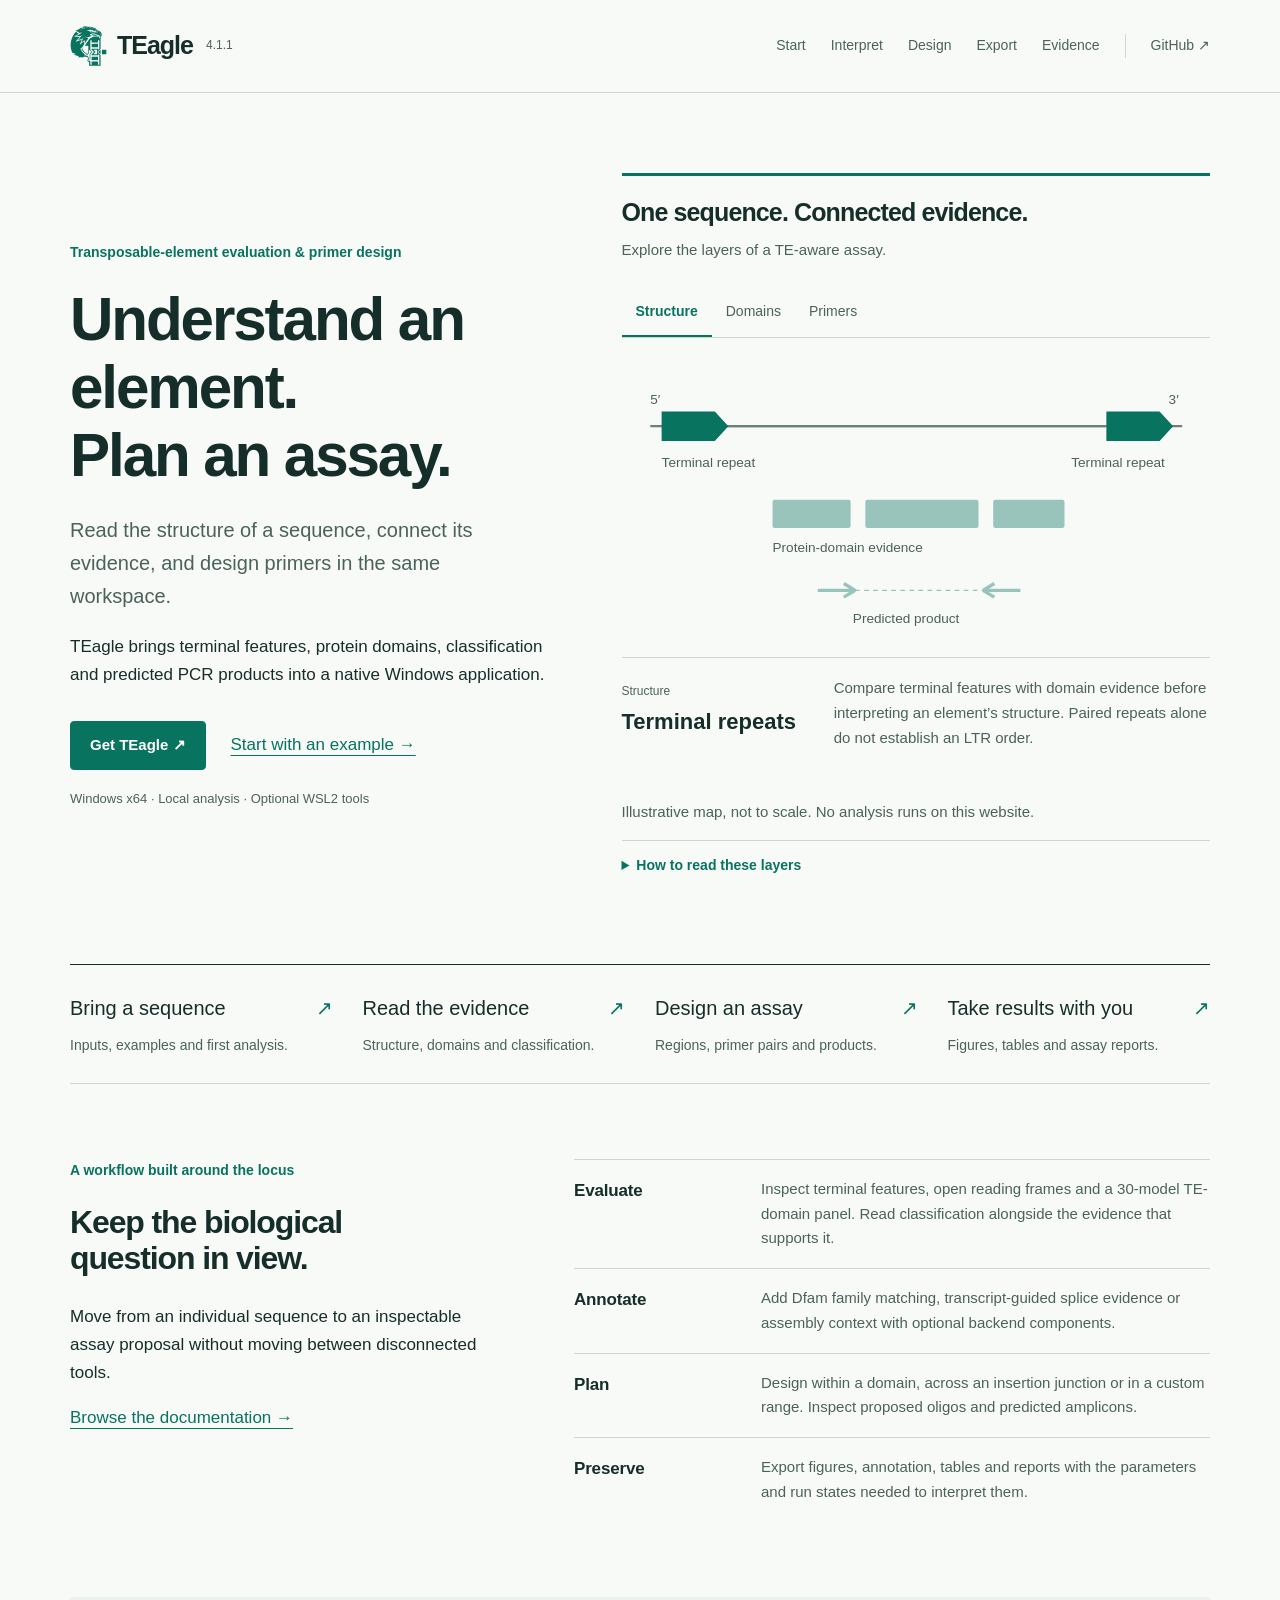
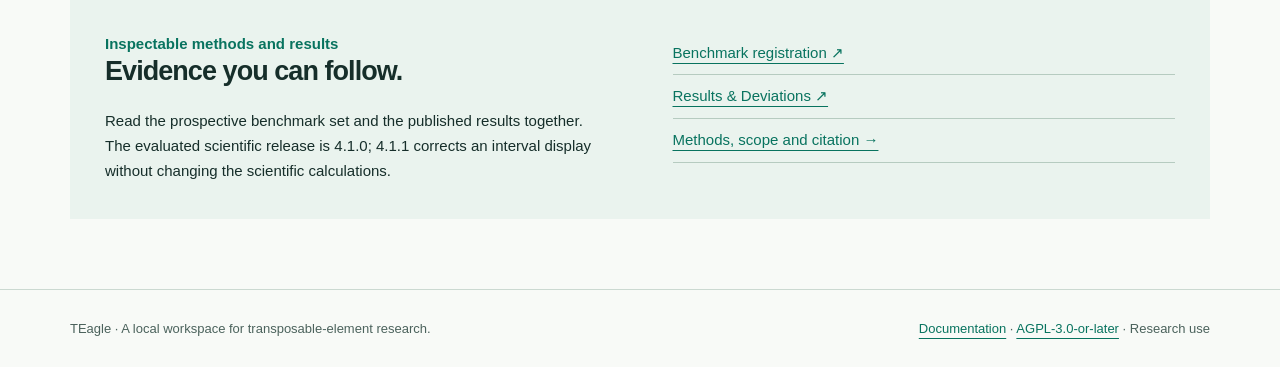
==== docs/site/index.html @ 739bf985 "Publish TEagle documentation website" ====
<!doctype html><html lang="en"><head><meta charset="utf-8"><meta name="viewport" content="width=device-width,initial-scale=1"><title>From sequence evidence to assay design | TEagle</title><meta name="description" content="TEagle documentation: evaluate transposable-element evidence, design primers and inspect predicted products in a local Windows workflow."><link rel="icon" href="assets/teagle-mark.svg" type="image/svg+xml"><link rel="stylesheet" href="style.css"><script src="site.js" defer></script></head><body><a class="skip" href="#main">Skip to content</a><header><div class="shell header-inner"><a class="brand" href="index.html"><img src="assets/teagle-mark.svg" alt="">TEagle<span class="version">4.1.1</span></a><button class="menu" aria-expanded="false" aria-controls="navigation">Menu</button><nav id="navigation" aria-label="Main navigation"><a href="guide.html">Start</a><a href="interpret.html">Interpret</a><a href="primers.html">Design</a><a href="exports.html">Export</a><a href="evidence.html">Evidence</a><a class="source" href="https://github.com/tunabirgun/TEagle">GitHub ↗</a></nav></div></header><main id="main" class="shell">
<section class="intro" aria-labelledby="hero"><div><p class="eyebrow">Transposable-element evaluation &amp; primer design</p><h1 id="hero">Understand an element.<br>Plan an assay.</h1><p class="lead">Read the structure of a sequence, connect its evidence, and design primers in the same workspace.</p><p>TEagle brings terminal features, protein domains, classification and predicted PCR products into a native Windows application.</p><div class="actions"><a class="button" href="https://github.com/tunabirgun/TEagle/releases/tag/v4.1.1">Get TEagle ↗</a><a href="guide.html">Start with an example →</a></div><p class="quiet">Windows x64 · Local analysis · Optional WSL2 tools</p></div>
<div class="explorer"><h2>One sequence. Connected evidence.</h2><p>Explore the layers of a TE-aware assay.</p><div class="tabs" role="tablist" aria-label="Explore evidence layers"><button id="structure-tab" role="tab" aria-selected="true" aria-controls="explorer-panel">Structure</button><button id="domain-tab" role="tab" aria-selected="false" aria-controls="explorer-panel" tabindex="-1">Domains</button><button id="primer-tab" role="tab" aria-selected="false" aria-controls="explorer-panel" tabindex="-1">Primers</button></div>
<div id="explorer-panel" role="tabpanel" aria-labelledby="structure-tab"><div class="diagram"><svg viewBox="0 0 520 250" role="img" aria-labelledby="locus-title locus-desc"><title id="locus-title">Illustrative transposable-element feature map</title><desc id="locus-desc">A schematic sequence with two terminal repeats, internal protein-domain blocks and inward-facing primer arrows. It is explanatory, not a computed result.</desc><path d="M25 55H495" stroke="#6c8179" stroke-width="2"/><text x="25" y="35">5′</text><text x="483" y="35">3′</text><g data-layer="0"><path d="M35 42H82L94 55L82 68H35Z M428 42H475L487 55L475 68H428Z" fill="#08735f"/><text x="35" y="91">Terminal repeat</text><text x="397" y="91">Terminal repeat</text></g><path d="M94 55H428" stroke="#6c8179" stroke-width="2"/><g data-layer="1"><rect x="133" y="120" width="69" height="25" rx="2" fill="#08735f"/><rect x="215" y="120" width="100" height="25" rx="2" fill="#08735f"/><rect x="328" y="120" width="63" height="25" rx="2" fill="#08735f"/><text x="133" y="166">Protein-domain evidence</text></g><g data-layer="2"><path d="M173 200H206M206 200L196 194M206 200L196 206 M352 200H319M319 200L329 194M319 200L329 206" stroke="#08735f" stroke-width="3" fill="none"/><path d="M206 200H319" stroke="#08735f" stroke-dasharray="4 4"/><text x="204" y="229">Predicted product</text></g></svg></div><div class="readout" aria-live="polite"><div><span class="label" id="readout-label">Structure</span><strong id="readout-title">Terminal repeats</strong></div><p id="readout-copy"></p></div></div><p class="quiet">Illustrative map, not to scale. No analysis runs on this website.</p><details><summary>How to read these layers</summary><p>Structure, domains and primer geometry answer different questions. Examine them together, and keep a missing or failed analysis separate from a negative result. Designed primers still need laboratory validation.</p></details></div></section>
<nav class="route-rail" aria-label="Explore TEagle"><a href="guide.html">Bring a sequence <b>↗</b><span>Inputs, examples and first analysis.</span></a><a href="interpret.html">Read the evidence <b>↗</b><span>Structure, domains and classification.</span></a><a href="primers.html">Design an assay <b>↗</b><span>Regions, primer pairs and products.</span></a><a href="exports.html">Take results with you <b>↗</b><span>Figures, tables and assay reports.</span></a></nav>
<section class="overview-section"><div><p class="eyebrow">A workflow built around the locus</p><h2>Keep the biological question in view.</h2><p>Move from an individual sequence to an inspectable assay proposal without moving between disconnected tools.</p><a href="documentation.html">Browse the documentation →</a></div><div><div class="feature-row"><h3>Evaluate</h3><p>Inspect terminal features, open reading frames and a 30-model TE-domain panel. Read classification alongside the evidence that supports it.</p></div><div class="feature-row"><h3>Annotate</h3><p>Add Dfam family matching, transcript-guided splice evidence or assembly context with optional backend components.</p></div><div class="feature-row"><h3>Plan</h3><p>Design within a domain, across an insertion junction or in a custom range. Inspect proposed oligos and predicted amplicons.</p></div><div class="feature-row"><h3>Preserve</h3><p>Export figures, annotation, tables and reports with the parameters and run states needed to interpret them.</p></div></div></section>
<section class="evidence"><div><p class="eyebrow">Inspectable methods and results</p><h2>Evidence you can follow.</h2><p>Read the prospective benchmark set and the published results together. The evaluated scientific release is 4.1.0; 4.1.1 corrects an interval display without changing the scientific calculations.</p></div><div><a href="https://doi.org/10.5281/zenodo.23161178">Benchmark registration ↗</a><a href="https://doi.org/10.5281/zenodo.23778135">Results &amp; Deviations ↗</a><a href="evidence.html">Methods, scope and citation →</a></div></section></main><footer><div class="shell footer-inner"><span>TEagle · A local workspace for transposable-element research.</span><span><a href="documentation.html">Documentation</a> · <a href="https://github.com/tunabirgun/TEagle/blob/v4.1.1/LICENSE">AGPL-3.0-or-later</a> · Research use</span></div></footer></body></html>
---- docs/site/style.css ----
:root{--paper:#f8faf7;--surface:#fff;--ink:#162e2a;--muted:#4b625c;--teal:#08735f;--line:#cbd9d1;--wash:#eaf3ee;--accent:#12b39a}*{box-sizing:border-box}html{scroll-behavior:smooth;scroll-padding-top:100px}body{margin:0;background:var(--paper);color:var(--ink);font:17px/1.65 'Segoe UI',Arial,sans-serif}a{color:var(--teal);text-underline-offset:5px}a:hover{text-decoration-thickness:2px}button,input,select{font:inherit}button,a,input,select,summary{-webkit-tap-highlight-color:transparent}:focus-visible{outline:3px solid var(--teal);outline-offset:5px}button{cursor:pointer}h1,h2,h3,p{margin-top:0}h1,h2,h3{line-height:1.13;font-weight:550;letter-spacing:-.035em}h1{font-size:clamp(40px,4.7vw,65px);margin-bottom:24px}h2{font-size:32px}h3{font-size:22px}p{max-width:70ch}.shell{max-width:1220px;margin:auto;padding:0 40px}.skip{position:absolute;top:-80px;left:20px;background:white;padding:12px;z-index:5}.skip:focus{top:10px}header{border-bottom:1px solid var(--line);background:var(--paper)}.header-inner{display:flex;align-items:center;gap:36px;min-height:92px}.brand{display:flex;gap:10px;align-items:center;text-decoration:none;color:var(--ink);font-size:25px;font-weight:650;letter-spacing:-1px}.brand img{width:37px;height:40px}.version{font-size:12px;font-weight:400;color:var(--muted);letter-spacing:0;margin-left:3px}nav{display:flex;gap:25px;margin-left:auto;align-items:center}nav a{font-size:14px;text-decoration:none;color:var(--muted)}nav a[aria-current=page]{color:var(--teal);text-decoration:underline;text-decoration-thickness:2px}nav .source{border-left:1px solid var(--line);padding-left:25px}.menu{display:none;background:none;border:1px solid var(--line);padding:6px 12px}.intro{display:grid;grid-template-columns:.9fr 1.1fr;gap:70px;align-items:center;padding:80px 0 74px}.eyebrow{color:var(--teal);font-size:14px;margin-bottom:22px;font-weight:600}.intro .lead{font-size:20px;line-height:1.65;max-width:440px;color:var(--muted)}.actions{display:flex;gap:25px;align-items:center;margin-top:32px;flex-wrap:wrap}.button{display:inline-block;padding:11px 19px;background:var(--teal);color:white;border:1px solid var(--teal);border-radius:4px;text-decoration:none;font-size:15px;font-weight:600}.button:hover{background:#075746}.quiet{font-size:13px;color:var(--muted);margin-top:18px}.explorer{border-top:3px solid var(--teal);padding-top:22px;min-width:0}.explorer h2{font-size:25px;margin-bottom:12px}.explorer p{font-size:15px;color:var(--muted)}.tabs{display:flex;gap:0;border-bottom:1px solid var(--line);margin-top:25px}.tabs button{border:0;background:none;padding:12px 14px;font-size:14px;color:var(--muted);border-bottom:2px solid transparent}.tabs button[aria-selected=true]{color:var(--teal);border-bottom-color:var(--teal);font-weight:650}.diagram{padding:26px 0 10px}.diagram svg{display:block;width:100%;height:auto}.diagram text{font-family:'Segoe UI',Arial,sans-serif;fill:var(--muted);font-size:12px}.readout{border-top:1px solid var(--line);padding-top:18px;display:grid;grid-template-columns:1fr 2fr;gap:24px;min-height:125px}.readout strong{display:block;font-size:22px;font-weight:550}.readout p{margin-bottom:0}.readout .label{font-size:12px;color:var(--muted)}details{border-top:1px solid var(--line);padding:13px 0;font-size:14px}summary{cursor:pointer;color:var(--teal);font-weight:600}details p{margin-top:12px}.route-rail{display:grid;grid-template-columns:repeat(4,1fr);border-top:1px solid var(--ink);border-bottom:1px solid var(--line);gap:30px;padding:27px 0}.route-rail a{color:var(--ink);text-decoration:none;font-size:20px}.route-rail span{display:block;font-size:14px;color:var(--muted);margin-top:10px;line-height:1.5}.route-rail b{float:right;color:var(--teal);font-weight:400}.overview-section{display:grid;grid-template-columns:1fr 1.5fr;gap:80px;padding:75px 0}.overview-section h2{max-width:330px}.feature-row{display:grid;grid-template-columns:165px 1fr;border-top:1px solid var(--line);padding:17px 0;gap:22px}.feature-row p{font-size:15px;color:var(--muted);margin:0}.feature-row h3{font-size:17px;letter-spacing:-.01em;line-height:1.6;margin:0}.evidence{padding:35px;background:var(--wash);display:grid;grid-template-columns:1fr 1fr;gap:65px;margin-bottom:70px}.evidence h2{font-size:27px}.evidence p{font-size:15px;margin-bottom:0}.evidence a{display:block;padding:9px 0;border-bottom:1px solid #b6cbc0;font-size:15px}footer{border-top:1px solid var(--line);padding:28px 0;color:var(--muted);font-size:13px}.footer-inner{display:flex;justify-content:space-between;gap:24px}.doc-layout{display:grid;grid-template-columns:210px 1fr;gap:65px;padding-top:55px;padding-bottom:80px}.sidebar{align-self:start;position:sticky;top:28px}.sidebar h2{font-size:14px;letter-spacing:0;margin-bottom:20px}.sidebar a{display:block;padding:8px 12px;margin-left:-12px;color:var(--muted);font-size:14px;text-decoration:none;border-left:2px solid transparent}.sidebar a[aria-current=page]{border-color:var(--teal);background:var(--wash);color:var(--teal)}.doc h1{font-size:45px}.doc .lead{font-size:20px;color:var(--muted)}.doc section{padding-top:30px;margin-top:25px;border-top:1px solid var(--line)}.doc h2{font-size:27px}.doc h3{font-size:21px;margin-top:25px}.doc ul,.doc ol{padding-left:24px}.doc li{margin-bottom:10px}.note{padding:16px 22px;border-left:3px solid var(--teal);background:var(--wash);font-size:15px;margin:25px 0}.table-wrap{overflow:auto}table{width:100%;border-collapse:collapse;font-size:15px;text-align:left}th,td{padding:14px 13px;border-bottom:1px solid var(--line);vertical-align:top}th{font-weight:650;background:var(--wash)}.doc-bottom{border-top:1px solid var(--line);margin-top:45px;padding-top:25px;display:flex;justify-content:space-between}.doc-bottom a{text-decoration:none}.search{display:block;width:100%;border:1px solid var(--line);padding:10px 14px;background:var(--surface);border-radius:3px;margin:20px 0}.search-status{font-size:14px;color:var(--muted)}.topic{padding:20px 0;border-top:1px solid var(--line)}.topic a{font-size:21px}.topic p{font-size:15px;color:var(--muted);margin:8px 0 0}[hidden]{display:none!important}code{font-size:.88em;background:var(--wash);padding:2px 5px;overflow-wrap:anywhere}.copy{padding:8px 13px;border:1px solid var(--teal);background:transparent;color:var(--teal);border-radius:3px;font-size:14px}.citation{padding:20px;background:var(--wash);font-size:15px;overflow-wrap:anywhere}@media(max-width:950px){.shell{padding:0 25px}.intro{gap:35px;padding:50px 0}.header-inner{gap:15px}nav{gap:16px}nav .source{padding-left:16px}.doc-layout{gap:35px;grid-template-columns:170px 1fr}.overview-section{gap:40px}.route-rail{gap:20px}}@media(max-width:720px){.header-inner{min-height:76px;flex-wrap:wrap;padding-top:14px;padding-bottom:14px}.menu{display:block;margin-left:auto}nav{display:none;flex-basis:100%;flex-wrap:wrap;margin:0;padding:14px 0 6px}nav.open{display:flex}.intro{grid-template-columns:1fr;gap:40px}.intro .lead{max-width:none}.route-rail{grid-template-columns:1fr 1fr;gap:25px}.overview-section,.evidence{grid-template-columns:1fr;gap:22px}.overview-section{padding:45px 0}.feature-row{grid-template-columns:1fr;gap:6px}.evidence{padding:25px;margin-bottom:45px}.doc-layout{grid-template-columns:1fr;gap:25px;padding-top:30px}.sidebar{position:static;display:flex;gap:12px;overflow:auto;border-bottom:1px solid var(--line);padding-bottom:12px}.sidebar h2{display:none}.sidebar a{white-space:nowrap;margin:0;padding:5px}.doc h1{font-size:36px}.footer-inner{flex-direction:column;gap:10px}.readout{gap:14px}.shell{padding-left:22px;padding-right:22px}}@media(prefers-reduced-motion:reduce){html{scroll-behavior:auto}}
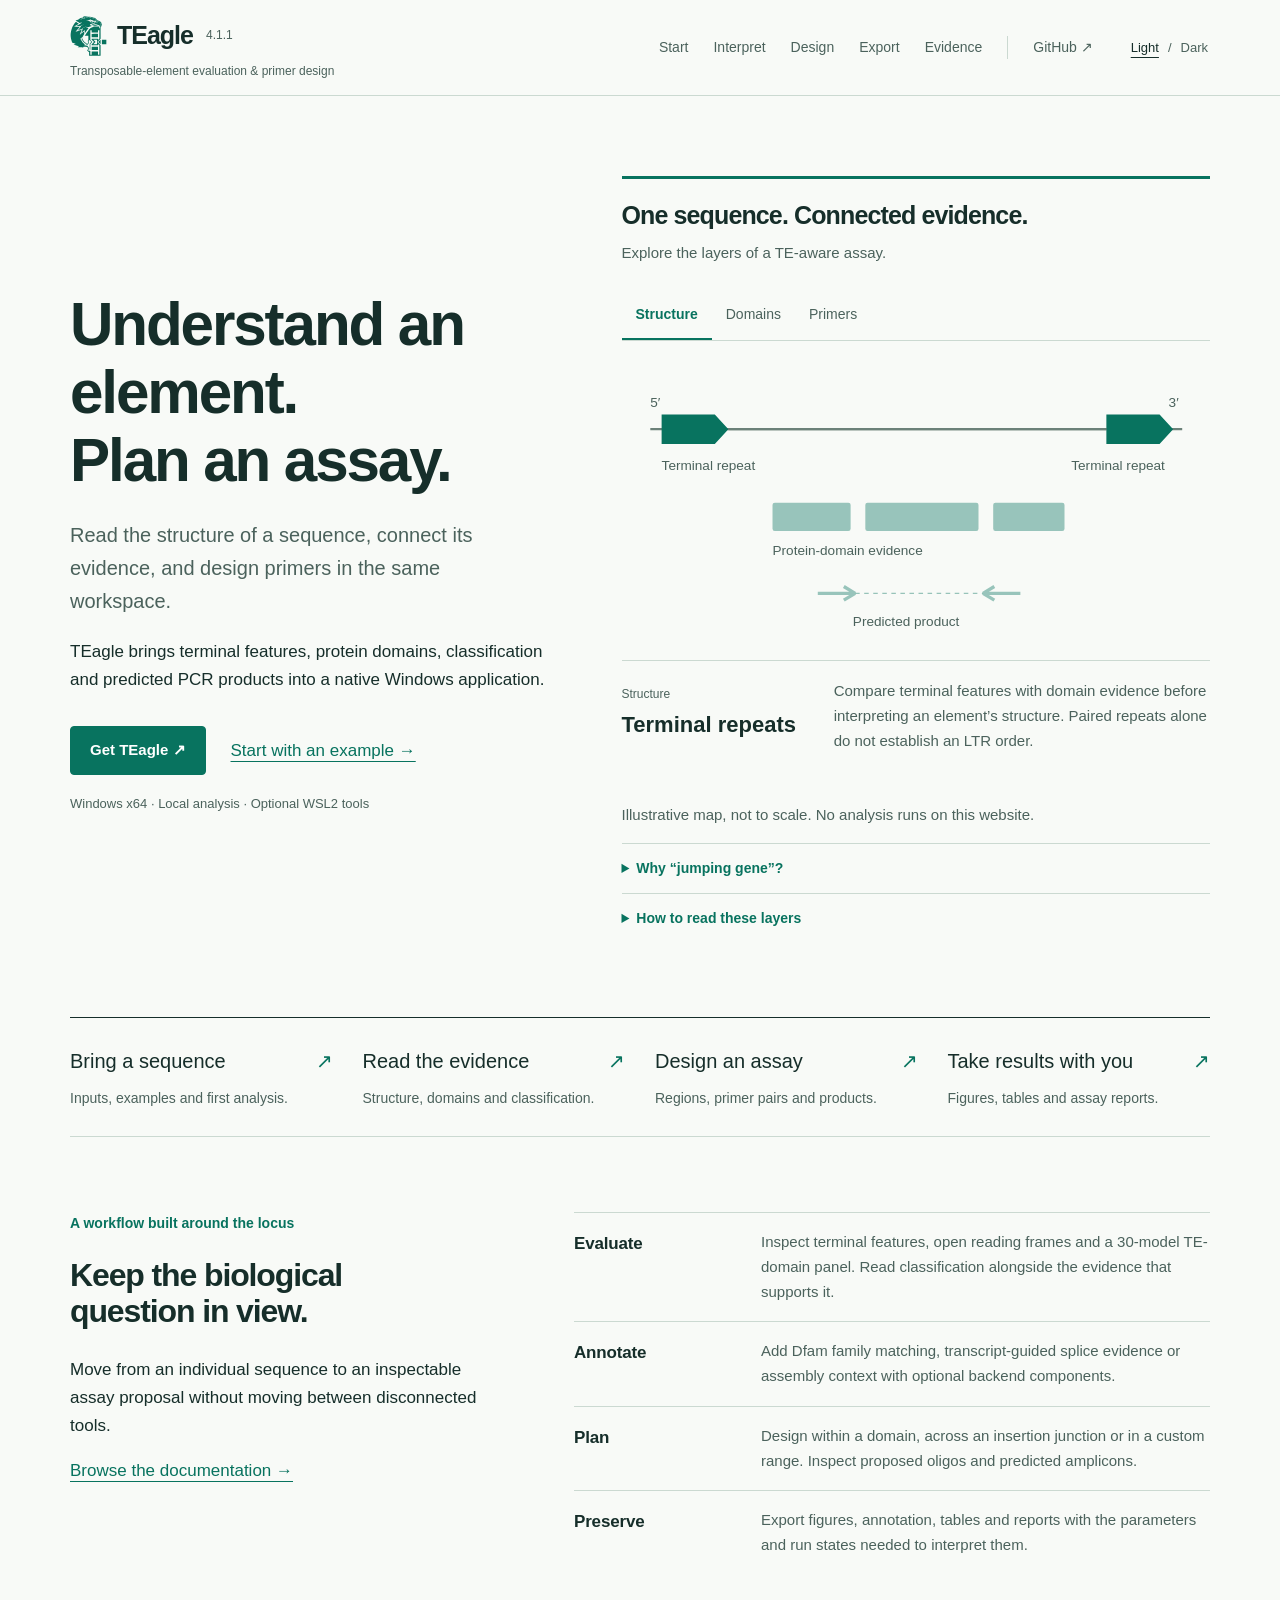
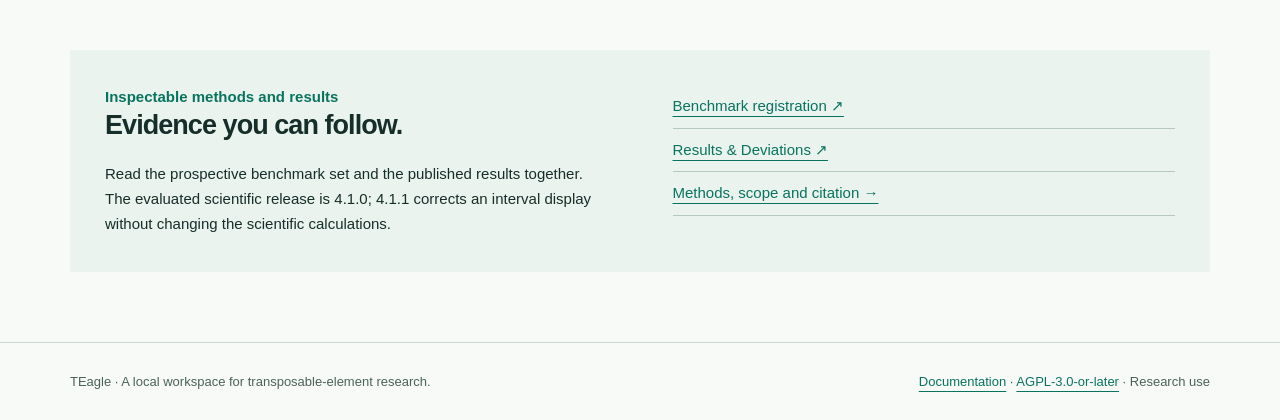
==== commit 4904a66a: "Add TEagle dark theme and evidence interactions" ====
--- a/docs/site/index.html
+++ b/docs/site/index.html
@@ -1,7 +1,7 @@
-<!doctype html><html lang="en"><head><meta charset="utf-8"><meta name="viewport" content="width=device-width,initial-scale=1"><title>From sequence evidence to assay design | TEagle</title><meta name="description" content="TEagle documentation: evaluate transposable-element evidence, design primers and inspect predicted products in a local Windows workflow."><link rel="icon" href="assets/teagle-mark.svg" type="image/svg+xml"><link rel="stylesheet" href="style.css"><script src="site.js" defer></script></head><body><a class="skip" href="#main">Skip to content</a><header><div class="shell header-inner"><a class="brand" href="index.html"><img src="assets/teagle-mark.svg" alt="">TEagle<span class="version">4.1.1</span></a><button class="menu" aria-expanded="false" aria-controls="navigation">Menu</button><nav id="navigation" aria-label="Main navigation"><a href="guide.html">Start</a><a href="interpret.html">Interpret</a><a href="primers.html">Design</a><a href="exports.html">Export</a><a href="evidence.html">Evidence</a><a class="source" href="https://github.com/tunabirgun/TEagle">GitHub ↗</a></nav></div></header><main id="main" class="shell">
-<section class="intro" aria-labelledby="hero"><div><p class="eyebrow">Transposable-element evaluation &amp; primer design</p><h1 id="hero">Understand an element.<br>Plan an assay.</h1><p class="lead">Read the structure of a sequence, connect its evidence, and design primers in the same workspace.</p><p>TEagle brings terminal features, protein domains, classification and predicted PCR products into a native Windows application.</p><div class="actions"><a class="button" href="https://github.com/tunabirgun/TEagle/releases/tag/v4.1.1">Get TEagle ↗</a><a href="guide.html">Start with an example →</a></div><p class="quiet">Windows x64 · Local analysis · Optional WSL2 tools</p></div>
+<!doctype html><html lang="en"><head><meta charset="utf-8"><meta name="viewport" content="width=device-width,initial-scale=1"><title>From sequence evidence to assay design | TEagle</title><meta name="description" content="TEagle documentation: evaluate transposable-element evidence, design primers and inspect predicted products in a local Windows workflow."><link rel="icon" href="assets/teagle-mark.svg" type="image/svg+xml"><script src="theme.js"></script><link rel="stylesheet" href="style.css?v=2"><script src="site.js?v=3" defer></script></head><body><a class="skip" href="#main">Skip to content</a><header><div class="shell header-inner"><div class="brand-block"><a class="brand" href="index.html"><img src="assets/teagle-mark.svg" alt="">TEagle<span class="version">4.1.1</span></a><p class="brand-tagline">Transposable-element evaluation &amp; primer design</p></div><button class="menu" aria-expanded="false" aria-controls="navigation">Menu</button><nav id="navigation" aria-label="Main navigation"><a href="guide.html">Start</a><a href="interpret.html">Interpret</a><a href="primers.html">Design</a><a href="exports.html">Export</a><a href="evidence.html">Evidence</a><a class="source" href="https://github.com/tunabirgun/TEagle">GitHub ↗</a></nav><div class="appearance" role="group" aria-label="Appearance"><button type="button" data-theme-choice="light" aria-pressed="false">Light</button><span aria-hidden="true">/</span><button type="button" data-theme-choice="dark" aria-pressed="false">Dark</button></div></div></header><main id="main" class="shell">
+<section class="intro" aria-labelledby="hero"><div><h1 id="hero">Understand an element.<br>Plan an assay.</h1><p class="lead">Read the structure of a sequence, connect its evidence, and design primers in the same workspace.</p><p>TEagle brings terminal features, protein domains, classification and predicted PCR products into a native Windows application.</p><div class="actions"><a class="button" href="https://github.com/tunabirgun/TEagle/releases/tag/v4.1.1">Get TEagle ↗</a><a href="guide.html">Start with an example →</a></div><p class="quiet">Windows x64 · Local analysis · Optional WSL2 tools</p></div>
 <div class="explorer"><h2>One sequence. Connected evidence.</h2><p>Explore the layers of a TE-aware assay.</p><div class="tabs" role="tablist" aria-label="Explore evidence layers"><button id="structure-tab" role="tab" aria-selected="true" aria-controls="explorer-panel">Structure</button><button id="domain-tab" role="tab" aria-selected="false" aria-controls="explorer-panel" tabindex="-1">Domains</button><button id="primer-tab" role="tab" aria-selected="false" aria-controls="explorer-panel" tabindex="-1">Primers</button></div>
-<div id="explorer-panel" role="tabpanel" aria-labelledby="structure-tab"><div class="diagram"><svg viewBox="0 0 520 250" role="img" aria-labelledby="locus-title locus-desc"><title id="locus-title">Illustrative transposable-element feature map</title><desc id="locus-desc">A schematic sequence with two terminal repeats, internal protein-domain blocks and inward-facing primer arrows. It is explanatory, not a computed result.</desc><path d="M25 55H495" stroke="#6c8179" stroke-width="2"/><text x="25" y="35">5′</text><text x="483" y="35">3′</text><g data-layer="0"><path d="M35 42H82L94 55L82 68H35Z M428 42H475L487 55L475 68H428Z" fill="#08735f"/><text x="35" y="91">Terminal repeat</text><text x="397" y="91">Terminal repeat</text></g><path d="M94 55H428" stroke="#6c8179" stroke-width="2"/><g data-layer="1"><rect x="133" y="120" width="69" height="25" rx="2" fill="#08735f"/><rect x="215" y="120" width="100" height="25" rx="2" fill="#08735f"/><rect x="328" y="120" width="63" height="25" rx="2" fill="#08735f"/><text x="133" y="166">Protein-domain evidence</text></g><g data-layer="2"><path d="M173 200H206M206 200L196 194M206 200L196 206 M352 200H319M319 200L329 194M319 200L329 206" stroke="#08735f" stroke-width="3" fill="none"/><path d="M206 200H319" stroke="#08735f" stroke-dasharray="4 4"/><text x="204" y="229">Predicted product</text></g></svg></div><div class="readout" aria-live="polite"><div><span class="label" id="readout-label">Structure</span><strong id="readout-title">Terminal repeats</strong></div><p id="readout-copy"></p></div></div><p class="quiet">Illustrative map, not to scale. No analysis runs on this website.</p><details><summary>How to read these layers</summary><p>Structure, domains and primer geometry answer different questions. Examine them together, and keep a missing or failed analysis separate from a negative result. Designed primers still need laboratory validation.</p></details></div></section>
+<div id="explorer-panel" role="tabpanel" aria-labelledby="structure-tab"><div class="diagram"><svg viewBox="0 0 520 250" role="img" aria-labelledby="locus-title locus-desc"><title id="locus-title">Illustrative transposable-element feature map</title><desc id="locus-desc">A schematic sequence with two terminal repeats, internal protein-domain blocks and inward-facing primer arrows. It is explanatory, not a computed result.</desc><path d="M25 55H495" stroke="#6c8179" stroke-width="2"/><text x="25" y="35">5′</text><text x="483" y="35">3′</text><g data-layer="0"><path d="M35 42H82L94 55L82 68H35Z M428 42H475L487 55L475 68H428Z" fill="#08735f"/><text x="35" y="91">Terminal repeat</text><text x="397" y="91">Terminal repeat</text></g><path d="M94 55H428" stroke="#6c8179" stroke-width="2"/><g data-layer="1"><rect x="133" y="120" width="69" height="25" rx="2" fill="#08735f"/><rect x="215" y="120" width="100" height="25" rx="2" fill="#08735f"/><rect x="328" y="120" width="63" height="25" rx="2" fill="#08735f"/><text x="133" y="166">Protein-domain evidence</text></g><g data-layer="2"><path d="M173 200H206M206 200L196 194M206 200L196 206 M352 200H319M319 200L329 194M319 200L329 206" stroke="#08735f" stroke-width="3" fill="none"/><path d="M206 200H319" stroke="#08735f" stroke-dasharray="4 4"/><text x="204" y="229">Predicted product</text></g></svg></div><div class="readout" aria-live="polite"><div><span class="label" id="readout-label">Structure</span><strong id="readout-title">Terminal repeats</strong></div><p id="readout-copy"></p></div></div><p class="quiet">Illustrative map, not to scale. No analysis runs on this website.</p><details class="jumping-gene"><summary>Why “jumping gene”?</summary><p>Transposable elements are often nicknamed “jumping genes” because they can move or copy themselves to new locations in a genome. This little hop is just a visual pun, not a simulation of transposition.</p></details><details><summary>How to read these layers</summary><p>Structure, domains and primer geometry answer different questions. Examine them together, and keep a missing or failed analysis separate from a negative result. Designed primers still need laboratory validation.</p></details></div></section>
 <nav class="route-rail" aria-label="Explore TEagle"><a href="guide.html">Bring a sequence <b>↗</b><span>Inputs, examples and first analysis.</span></a><a href="interpret.html">Read the evidence <b>↗</b><span>Structure, domains and classification.</span></a><a href="primers.html">Design an assay <b>↗</b><span>Regions, primer pairs and products.</span></a><a href="exports.html">Take results with you <b>↗</b><span>Figures, tables and assay reports.</span></a></nav>
 <section class="overview-section"><div><p class="eyebrow">A workflow built around the locus</p><h2>Keep the biological question in view.</h2><p>Move from an individual sequence to an inspectable assay proposal without moving between disconnected tools.</p><a href="documentation.html">Browse the documentation →</a></div><div><div class="feature-row"><h3>Evaluate</h3><p>Inspect terminal features, open reading frames and a 30-model TE-domain panel. Read classification alongside the evidence that supports it.</p></div><div class="feature-row"><h3>Annotate</h3><p>Add Dfam family matching, transcript-guided splice evidence or assembly context with optional backend components.</p></div><div class="feature-row"><h3>Plan</h3><p>Design within a domain, across an insertion junction or in a custom range. Inspect proposed oligos and predicted amplicons.</p></div><div class="feature-row"><h3>Preserve</h3><p>Export figures, annotation, tables and reports with the parameters and run states needed to interpret them.</p></div></div></section>
 <section class="evidence"><div><p class="eyebrow">Inspectable methods and results</p><h2>Evidence you can follow.</h2><p>Read the prospective benchmark set and the published results together. The evaluated scientific release is 4.1.0; 4.1.1 corrects an interval display without changing the scientific calculations.</p></div><div><a href="https://doi.org/10.5281/zenodo.23161178">Benchmark registration ↗</a><a href="https://doi.org/10.5281/zenodo.23778135">Results &amp; Deviations ↗</a><a href="evidence.html">Methods, scope and citation →</a></div></section></main><footer><div class="shell footer-inner"><span>TEagle · A local workspace for transposable-element research.</span><span><a href="documentation.html">Documentation</a> · <a href="https://github.com/tunabirgun/TEagle/blob/v4.1.1/LICENSE">AGPL-3.0-or-later</a> · Research use</span></div></footer></body></html>
--- a/docs/site/style.css
+++ b/docs/site/style.css
@@ -1 +1,16 @@
 :root{--paper:#f8faf7;--surface:#fff;--ink:#162e2a;--muted:#4b625c;--teal:#08735f;--line:#cbd9d1;--wash:#eaf3ee;--accent:#12b39a}*{box-sizing:border-box}html{scroll-behavior:smooth;scroll-padding-top:100px}body{margin:0;background:var(--paper);color:var(--ink);font:17px/1.65 'Segoe UI',Arial,sans-serif}a{color:var(--teal);text-underline-offset:5px}a:hover{text-decoration-thickness:2px}button,input,select{font:inherit}button,a,input,select,summary{-webkit-tap-highlight-color:transparent}:focus-visible{outline:3px solid var(--teal);outline-offset:5px}button{cursor:pointer}h1,h2,h3,p{margin-top:0}h1,h2,h3{line-height:1.13;font-weight:550;letter-spacing:-.035em}h1{font-size:clamp(40px,4.7vw,65px);margin-bottom:24px}h2{font-size:32px}h3{font-size:22px}p{max-width:70ch}.shell{max-width:1220px;margin:auto;padding:0 40px}.skip{position:absolute;top:-80px;left:20px;background:white;padding:12px;z-index:5}.skip:focus{top:10px}header{border-bottom:1px solid var(--line);background:var(--paper)}.header-inner{display:flex;align-items:center;gap:36px;min-height:92px}.brand{display:flex;gap:10px;align-items:center;text-decoration:none;color:var(--ink);font-size:25px;font-weight:650;letter-spacing:-1px}.brand img{width:37px;height:40px}.version{font-size:12px;font-weight:400;color:var(--muted);letter-spacing:0;margin-left:3px}nav{display:flex;gap:25px;margin-left:auto;align-items:center}nav a{font-size:14px;text-decoration:none;color:var(--muted)}nav a[aria-current=page]{color:var(--teal);text-decoration:underline;text-decoration-thickness:2px}nav .source{border-left:1px solid var(--line);padding-left:25px}.menu{display:none;background:none;border:1px solid var(--line);padding:6px 12px}.intro{display:grid;grid-template-columns:.9fr 1.1fr;gap:70px;align-items:center;padding:80px 0 74px}.eyebrow{color:var(--teal);font-size:14px;margin-bottom:22px;font-weight:600}.intro .lead{font-size:20px;line-height:1.65;max-width:440px;color:var(--muted)}.actions{display:flex;gap:25px;align-items:center;margin-top:32px;flex-wrap:wrap}.button{display:inline-block;padding:11px 19px;background:var(--teal);color:white;border:1px solid var(--teal);border-radius:4px;text-decoration:none;font-size:15px;font-weight:600}.button:hover{background:#075746}.quiet{font-size:13px;color:var(--muted);margin-top:18px}.explorer{border-top:3px solid var(--teal);padding-top:22px;min-width:0}.explorer h2{font-size:25px;margin-bottom:12px}.explorer p{font-size:15px;color:var(--muted)}.tabs{display:flex;gap:0;border-bottom:1px solid var(--line);margin-top:25px}.tabs button{border:0;background:none;padding:12px 14px;font-size:14px;color:var(--muted);border-bottom:2px solid transparent}.tabs button[aria-selected=true]{color:var(--teal);border-bottom-color:var(--teal);font-weight:650}.diagram{padding:26px 0 10px}.diagram svg{display:block;width:100%;height:auto}.diagram text{font-family:'Segoe UI',Arial,sans-serif;fill:var(--muted);font-size:12px}.readout{border-top:1px solid var(--line);padding-top:18px;display:grid;grid-template-columns:1fr 2fr;gap:24px;min-height:125px}.readout strong{display:block;font-size:22px;font-weight:550}.readout p{margin-bottom:0}.readout .label{font-size:12px;color:var(--muted)}details{border-top:1px solid var(--line);padding:13px 0;font-size:14px}summary{cursor:pointer;color:var(--teal);font-weight:600}details p{margin-top:12px}.route-rail{display:grid;grid-template-columns:repeat(4,1fr);border-top:1px solid var(--ink);border-bottom:1px solid var(--line);gap:30px;padding:27px 0}.route-rail a{color:var(--ink);text-decoration:none;font-size:20px}.route-rail span{display:block;font-size:14px;color:var(--muted);margin-top:10px;line-height:1.5}.route-rail b{float:right;color:var(--teal);font-weight:400}.overview-section{display:grid;grid-template-columns:1fr 1.5fr;gap:80px;padding:75px 0}.overview-section h2{max-width:330px}.feature-row{display:grid;grid-template-columns:165px 1fr;border-top:1px solid var(--line);padding:17px 0;gap:22px}.feature-row p{font-size:15px;color:var(--muted);margin:0}.feature-row h3{font-size:17px;letter-spacing:-.01em;line-height:1.6;margin:0}.evidence{padding:35px;background:var(--wash);display:grid;grid-template-columns:1fr 1fr;gap:65px;margin-bottom:70px}.evidence h2{font-size:27px}.evidence p{font-size:15px;margin-bottom:0}.evidence a{display:block;padding:9px 0;border-bottom:1px solid #b6cbc0;font-size:15px}footer{border-top:1px solid var(--line);padding:28px 0;color:var(--muted);font-size:13px}.footer-inner{display:flex;justify-content:space-between;gap:24px}.doc-layout{display:grid;grid-template-columns:210px 1fr;gap:65px;padding-top:55px;padding-bottom:80px}.sidebar{align-self:start;position:sticky;top:28px}.sidebar h2{font-size:14px;letter-spacing:0;margin-bottom:20px}.sidebar a{display:block;padding:8px 12px;margin-left:-12px;color:var(--muted);font-size:14px;text-decoration:none;border-left:2px solid transparent}.sidebar a[aria-current=page]{border-color:var(--teal);background:var(--wash);color:var(--teal)}.doc h1{font-size:45px}.doc .lead{font-size:20px;color:var(--muted)}.doc section{padding-top:30px;margin-top:25px;border-top:1px solid var(--line)}.doc h2{font-size:27px}.doc h3{font-size:21px;margin-top:25px}.doc ul,.doc ol{padding-left:24px}.doc li{margin-bottom:10px}.note{padding:16px 22px;border-left:3px solid var(--teal);background:var(--wash);font-size:15px;margin:25px 0}.table-wrap{overflow:auto}table{width:100%;border-collapse:collapse;font-size:15px;text-align:left}th,td{padding:14px 13px;border-bottom:1px solid var(--line);vertical-align:top}th{font-weight:650;background:var(--wash)}.doc-bottom{border-top:1px solid var(--line);margin-top:45px;padding-top:25px;display:flex;justify-content:space-between}.doc-bottom a{text-decoration:none}.search{display:block;width:100%;border:1px solid var(--line);padding:10px 14px;background:var(--surface);border-radius:3px;margin:20px 0}.search-status{font-size:14px;color:var(--muted)}.topic{padding:20px 0;border-top:1px solid var(--line)}.topic a{font-size:21px}.topic p{font-size:15px;color:var(--muted);margin:8px 0 0}[hidden]{display:none!important}code{font-size:.88em;background:var(--wash);padding:2px 5px;overflow-wrap:anywhere}.copy{padding:8px 13px;border:1px solid var(--teal);background:transparent;color:var(--teal);border-radius:3px;font-size:14px}.citation{padding:20px;background:var(--wash);font-size:15px;overflow-wrap:anywhere}@media(max-width:950px){.shell{padding:0 25px}.intro{gap:35px;padding:50px 0}.header-inner{gap:15px}nav{gap:16px}nav .source{padding-left:16px}.doc-layout{gap:35px;grid-template-columns:170px 1fr}.overview-section{gap:40px}.route-rail{gap:20px}}@media(max-width:720px){.header-inner{min-height:76px;flex-wrap:wrap;padding-top:14px;padding-bottom:14px}.menu{display:block;margin-left:auto}nav{display:none;flex-basis:100%;flex-wrap:wrap;margin:0;padding:14px 0 6px}nav.open{display:flex}.intro{grid-template-columns:1fr;gap:40px}.intro .lead{max-width:none}.route-rail{grid-template-columns:1fr 1fr;gap:25px}.overview-section,.evidence{grid-template-columns:1fr;gap:22px}.overview-section{padding:45px 0}.feature-row{grid-template-columns:1fr;gap:6px}.evidence{padding:25px;margin-bottom:45px}.doc-layout{grid-template-columns:1fr;gap:25px;padding-top:30px}.sidebar{position:static;display:flex;gap:12px;overflow:auto;border-bottom:1px solid var(--line);padding-bottom:12px}.sidebar h2{display:none}.sidebar a{white-space:nowrap;margin:0;padding:5px}.doc h1{font-size:36px}.footer-inner{flex-direction:column;gap:10px}.readout{gap:14px}.shell{padding-left:22px;padding-right:22px}}@media(prefers-reduced-motion:reduce){html{scroll-behavior:auto}}
+/* Keep the locus geometry fixed while changing the evidence emphasis. */
+.diagram [data-layer] path,.diagram [data-layer] rect{transition:opacity 360ms ease-in-out}
+.tabs button{transition:color 180ms ease,border-color 180ms ease}
+@media(prefers-reduced-motion:reduce){.diagram [data-layer] path,.diagram [data-layer] rect,.tabs button{transition:none}}
+:root{color-scheme:light;--button-ink:#fff;--hover:#075746;--evidence-line:#b6cbc0;--track:#6c8179}
+:root[data-theme="dark"]{color-scheme:dark;--paper:#0A0D10;--surface:#0F1317;--ink:#E6EDF1;--muted:#B4BEC5;--teal:#33D6B8;--line:#2B3740;--wash:#131A1F;--accent:#1FB89C;--button-ink:#042420;--hover:#1FB89C;--evidence-line:#2B3740;--track:#8A959D}
+.button{color:var(--button-ink)}.button:hover{background:var(--hover)}.skip{background:var(--surface)}.evidence a{border-color:var(--evidence-line)}.menu{color:var(--ink)}.search{color:var(--ink)}.search::placeholder{color:var(--muted)}
+.appearance{display:flex;align-items:center;gap:7px;font-size:13px;white-space:nowrap}.appearance button{border:0;background:none;color:var(--muted);padding:8px 2px;font-size:13px}.appearance button[aria-pressed="true"]{color:var(--ink);text-decoration:underline;text-underline-offset:5px}.appearance span{color:var(--muted)}
+.diagram [fill="#08735f"]{fill:var(--teal)}.diagram [stroke="#08735f"]{stroke:var(--teal)}.diagram [stroke="#6c8179"]{stroke:var(--track)}
+:root[data-theme="dark"] .brand img{content:url('assets/teagle-mark-dark.svg')}
+@media(max-width:1050px) and (min-width:721px){.header-inner{gap:16px}nav{gap:14px}nav .source{padding-left:14px}}
+@media(max-width:720px){.appearance{margin-left:auto}.menu{order:3;margin-left:10px}header nav{order:4}.header-inner{gap:10px}}
+.brand-block{flex-shrink:0;padding:15px 0}.brand-tagline{font-size:12px;line-height:1.4;margin:7px 0 0;color:var(--muted)}
+@media(min-width:721px) and (max-width:1100px){.header-inner{flex-wrap:wrap}.brand-block{flex:1}.appearance{order:2}header nav{order:3;flex-basis:100%;justify-content:flex-start;margin:0;padding:0 0 14px}}
+@media(max-width:720px){.brand-block{flex-basis:100%;padding:0}.brand-tagline{font-size:11px}.appearance{margin-left:0}.menu{margin-left:auto}.header-inner{gap:12px}}
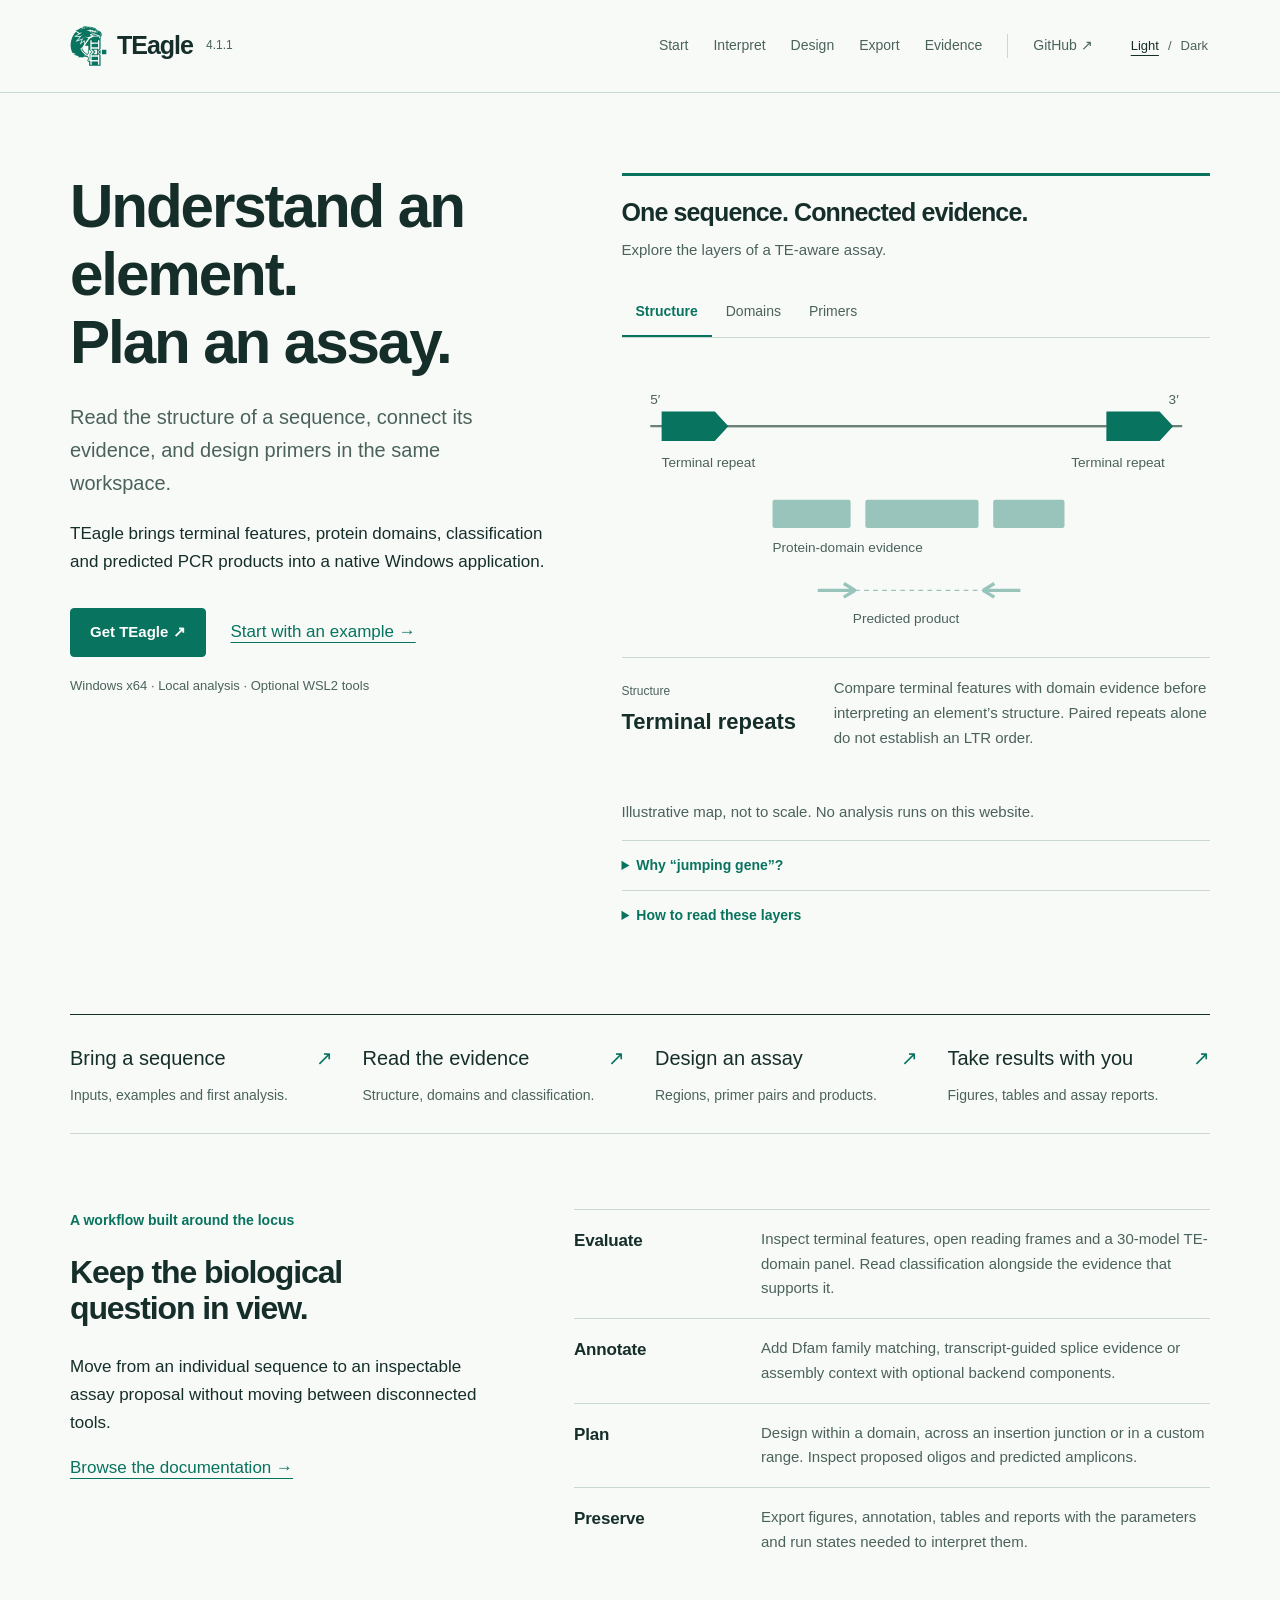
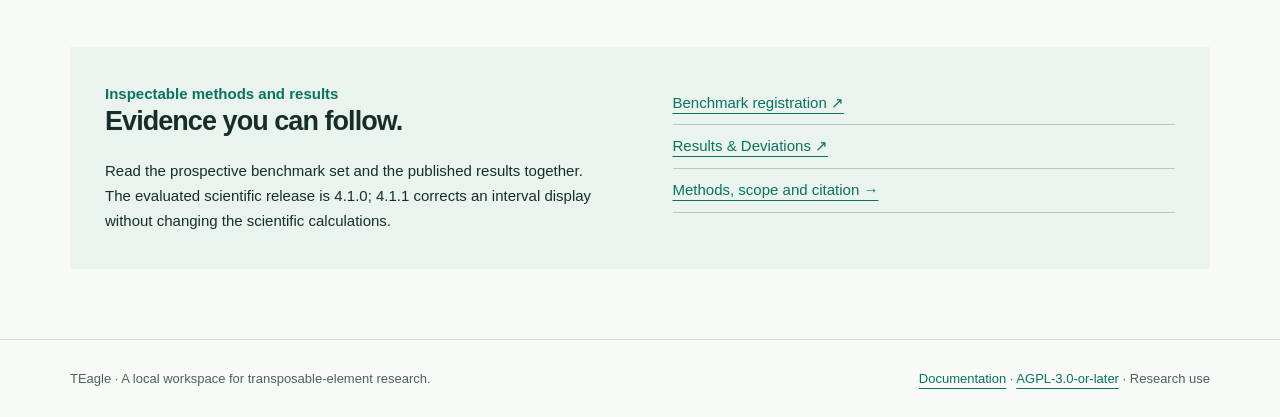
==== commit aa06ffa7: "Simplify homepage and remove decorative mascot" ====
--- a/docs/site/index.html
+++ b/docs/site/index.html
@@ -1,7 +1,7 @@
-<!doctype html><html lang="en"><head><meta charset="utf-8"><meta name="viewport" content="width=device-width,initial-scale=1"><title>From sequence evidence to assay design | TEagle</title><meta name="description" content="TEagle documentation: evaluate transposable-element evidence, design primers and inspect predicted products in a local Windows workflow."><link rel="icon" href="assets/teagle-mark.svg" type="image/svg+xml"><script src="theme.js"></script><link rel="stylesheet" href="style.css?v=2"><script src="site.js?v=3" defer></script></head><body><a class="skip" href="#main">Skip to content</a><header><div class="shell header-inner"><div class="brand-block"><a class="brand" href="index.html"><img src="assets/teagle-mark.svg" alt="">TEagle<span class="version">4.1.1</span></a><p class="brand-tagline">Transposable-element evaluation &amp; primer design</p></div><button class="menu" aria-expanded="false" aria-controls="navigation">Menu</button><nav id="navigation" aria-label="Main navigation"><a href="guide.html">Start</a><a href="interpret.html">Interpret</a><a href="primers.html">Design</a><a href="exports.html">Export</a><a href="evidence.html">Evidence</a><a class="source" href="https://github.com/tunabirgun/TEagle">GitHub ↗</a></nav><div class="appearance" role="group" aria-label="Appearance"><button type="button" data-theme-choice="light" aria-pressed="false">Light</button><span aria-hidden="true">/</span><button type="button" data-theme-choice="dark" aria-pressed="false">Dark</button></div></div></header><main id="main" class="shell">
+<!doctype html><html lang="en"><head><meta charset="utf-8"><meta name="viewport" content="width=device-width,initial-scale=1"><title>From sequence evidence to assay design | TEagle</title><meta name="description" content="TEagle documentation: evaluate transposable-element evidence, design primers and inspect predicted products in a local Windows workflow."><link rel="icon" href="assets/teagle-mark.svg" type="image/svg+xml"><script src="theme.js"></script><link rel="stylesheet" href="style.css?v=5"><script src="site.js?v=5" defer></script></head><body><a class="skip" href="#main">Skip to content</a><header><div class="shell header-inner"><div class="brand-block"><a class="brand" href="index.html"><img src="assets/teagle-mark.svg" alt="">TEagle<span class="version">4.1.1</span></a></div><button class="menu" aria-expanded="false" aria-controls="navigation">Menu</button><nav id="navigation" aria-label="Main navigation"><a href="guide.html">Start</a><a href="interpret.html">Interpret</a><a href="primers.html">Design</a><a href="exports.html">Export</a><a href="evidence.html">Evidence</a><a class="source" href="https://github.com/tunabirgun/TEagle">GitHub ↗</a></nav><div class="appearance" role="group" aria-label="Appearance"><button type="button" data-theme-choice="light" aria-pressed="false">Light</button><span aria-hidden="true">/</span><button type="button" data-theme-choice="dark" aria-pressed="false">Dark</button></div></div></header><main id="main" class="shell">
 <section class="intro" aria-labelledby="hero"><div><h1 id="hero">Understand an element.<br>Plan an assay.</h1><p class="lead">Read the structure of a sequence, connect its evidence, and design primers in the same workspace.</p><p>TEagle brings terminal features, protein domains, classification and predicted PCR products into a native Windows application.</p><div class="actions"><a class="button" href="https://github.com/tunabirgun/TEagle/releases/tag/v4.1.1">Get TEagle ↗</a><a href="guide.html">Start with an example →</a></div><p class="quiet">Windows x64 · Local analysis · Optional WSL2 tools</p></div>
 <div class="explorer"><h2>One sequence. Connected evidence.</h2><p>Explore the layers of a TE-aware assay.</p><div class="tabs" role="tablist" aria-label="Explore evidence layers"><button id="structure-tab" role="tab" aria-selected="true" aria-controls="explorer-panel">Structure</button><button id="domain-tab" role="tab" aria-selected="false" aria-controls="explorer-panel" tabindex="-1">Domains</button><button id="primer-tab" role="tab" aria-selected="false" aria-controls="explorer-panel" tabindex="-1">Primers</button></div>
-<div id="explorer-panel" role="tabpanel" aria-labelledby="structure-tab"><div class="diagram"><svg viewBox="0 0 520 250" role="img" aria-labelledby="locus-title locus-desc"><title id="locus-title">Illustrative transposable-element feature map</title><desc id="locus-desc">A schematic sequence with two terminal repeats, internal protein-domain blocks and inward-facing primer arrows. It is explanatory, not a computed result.</desc><path d="M25 55H495" stroke="#6c8179" stroke-width="2"/><text x="25" y="35">5′</text><text x="483" y="35">3′</text><g data-layer="0"><path d="M35 42H82L94 55L82 68H35Z M428 42H475L487 55L475 68H428Z" fill="#08735f"/><text x="35" y="91">Terminal repeat</text><text x="397" y="91">Terminal repeat</text></g><path d="M94 55H428" stroke="#6c8179" stroke-width="2"/><g data-layer="1"><rect x="133" y="120" width="69" height="25" rx="2" fill="#08735f"/><rect x="215" y="120" width="100" height="25" rx="2" fill="#08735f"/><rect x="328" y="120" width="63" height="25" rx="2" fill="#08735f"/><text x="133" y="166">Protein-domain evidence</text></g><g data-layer="2"><path d="M173 200H206M206 200L196 194M206 200L196 206 M352 200H319M319 200L329 194M319 200L329 206" stroke="#08735f" stroke-width="3" fill="none"/><path d="M206 200H319" stroke="#08735f" stroke-dasharray="4 4"/><text x="204" y="229">Predicted product</text></g></svg></div><div class="readout" aria-live="polite"><div><span class="label" id="readout-label">Structure</span><strong id="readout-title">Terminal repeats</strong></div><p id="readout-copy"></p></div></div><p class="quiet">Illustrative map, not to scale. No analysis runs on this website.</p><details class="jumping-gene"><summary>Why “jumping gene”?</summary><p>Transposable elements are often nicknamed “jumping genes” because they can move or copy themselves to new locations in a genome. This little hop is just a visual pun, not a simulation of transposition.</p></details><details><summary>How to read these layers</summary><p>Structure, domains and primer geometry answer different questions. Examine them together, and keep a missing or failed analysis separate from a negative result. Designed primers still need laboratory validation.</p></details></div></section>
+<div id="explorer-panel" role="tabpanel" aria-labelledby="structure-tab"><div class="diagram"><svg viewBox="0 0 520 250" role="img" aria-labelledby="locus-title locus-desc"><title id="locus-title">Illustrative transposable-element feature map</title><desc id="locus-desc">A schematic sequence with two terminal repeats, internal protein-domain blocks and inward-facing primer arrows. It is explanatory, not a computed result.</desc><path d="M25 55H495" stroke="#6c8179" stroke-width="2"/><text x="25" y="35">5′</text><text x="483" y="35">3′</text><g data-layer="0"><path d="M35 42H82L94 55L82 68H35Z M428 42H475L487 55L475 68H428Z" fill="#08735f"/><text x="35" y="91">Terminal repeat</text><text x="397" y="91">Terminal repeat</text></g><path d="M94 55H428" stroke="#6c8179" stroke-width="2"/><g data-layer="1"><rect x="133" y="120" width="69" height="25" rx="2" fill="#08735f"/><rect x="215" y="120" width="100" height="25" rx="2" fill="#08735f"/><rect x="328" y="120" width="63" height="25" rx="2" fill="#08735f"/><text x="133" y="166">Protein-domain evidence</text></g><g data-layer="2"><path d="M173 200H206M206 200L196 194M206 200L196 206 M352 200H319M319 200L329 194M319 200L329 206" stroke="#08735f" stroke-width="3" fill="none"/><path d="M206 200H319" stroke="#08735f" stroke-dasharray="4 4"/><text x="204" y="229">Predicted product</text></g></svg></div><div class="readout" aria-live="polite"><div><span class="label" id="readout-label">Structure</span><strong id="readout-title">Terminal repeats</strong></div><p id="readout-copy"></p></div></div><p class="quiet">Illustrative map, not to scale. No analysis runs on this website.</p><details class="jumping-gene"><summary>Why “jumping gene”?</summary><p>Transposable elements are often nicknamed “jumping genes” because they can move or copy themselves to new locations in a genome.</p></details><details><summary>How to read these layers</summary><p>Structure, domains and primer geometry answer different questions. Examine them together, and keep a missing or failed analysis separate from a negative result. Designed primers still need laboratory validation.</p></details></div></section>
 <nav class="route-rail" aria-label="Explore TEagle"><a href="guide.html">Bring a sequence <b>↗</b><span>Inputs, examples and first analysis.</span></a><a href="interpret.html">Read the evidence <b>↗</b><span>Structure, domains and classification.</span></a><a href="primers.html">Design an assay <b>↗</b><span>Regions, primer pairs and products.</span></a><a href="exports.html">Take results with you <b>↗</b><span>Figures, tables and assay reports.</span></a></nav>
 <section class="overview-section"><div><p class="eyebrow">A workflow built around the locus</p><h2>Keep the biological question in view.</h2><p>Move from an individual sequence to an inspectable assay proposal without moving between disconnected tools.</p><a href="documentation.html">Browse the documentation →</a></div><div><div class="feature-row"><h3>Evaluate</h3><p>Inspect terminal features, open reading frames and a 30-model TE-domain panel. Read classification alongside the evidence that supports it.</p></div><div class="feature-row"><h3>Annotate</h3><p>Add Dfam family matching, transcript-guided splice evidence or assembly context with optional backend components.</p></div><div class="feature-row"><h3>Plan</h3><p>Design within a domain, across an insertion junction or in a custom range. Inspect proposed oligos and predicted amplicons.</p></div><div class="feature-row"><h3>Preserve</h3><p>Export figures, annotation, tables and reports with the parameters and run states needed to interpret them.</p></div></div></section>
 <section class="evidence"><div><p class="eyebrow">Inspectable methods and results</p><h2>Evidence you can follow.</h2><p>Read the prospective benchmark set and the published results together. The evaluated scientific release is 4.1.0; 4.1.1 corrects an interval display without changing the scientific calculations.</p></div><div><a href="https://doi.org/10.5281/zenodo.23161178">Benchmark registration ↗</a><a href="https://doi.org/10.5281/zenodo.23778135">Results &amp; Deviations ↗</a><a href="evidence.html">Methods, scope and citation →</a></div></section></main><footer><div class="shell footer-inner"><span>TEagle · A local workspace for transposable-element research.</span><span><a href="documentation.html">Documentation</a> · <a href="https://github.com/tunabirgun/TEagle/blob/v4.1.1/LICENSE">AGPL-3.0-or-later</a> · Research use</span></div></footer></body></html>
--- a/docs/site/style.css
+++ b/docs/site/style.css
@@ -1,4 +1,4 @@
-:root{--paper:#f8faf7;--surface:#fff;--ink:#162e2a;--muted:#4b625c;--teal:#08735f;--line:#cbd9d1;--wash:#eaf3ee;--accent:#12b39a}*{box-sizing:border-box}html{scroll-behavior:smooth;scroll-padding-top:100px}body{margin:0;background:var(--paper);color:var(--ink);font:17px/1.65 'Segoe UI',Arial,sans-serif}a{color:var(--teal);text-underline-offset:5px}a:hover{text-decoration-thickness:2px}button,input,select{font:inherit}button,a,input,select,summary{-webkit-tap-highlight-color:transparent}:focus-visible{outline:3px solid var(--teal);outline-offset:5px}button{cursor:pointer}h1,h2,h3,p{margin-top:0}h1,h2,h3{line-height:1.13;font-weight:550;letter-spacing:-.035em}h1{font-size:clamp(40px,4.7vw,65px);margin-bottom:24px}h2{font-size:32px}h3{font-size:22px}p{max-width:70ch}.shell{max-width:1220px;margin:auto;padding:0 40px}.skip{position:absolute;top:-80px;left:20px;background:white;padding:12px;z-index:5}.skip:focus{top:10px}header{border-bottom:1px solid var(--line);background:var(--paper)}.header-inner{display:flex;align-items:center;gap:36px;min-height:92px}.brand{display:flex;gap:10px;align-items:center;text-decoration:none;color:var(--ink);font-size:25px;font-weight:650;letter-spacing:-1px}.brand img{width:37px;height:40px}.version{font-size:12px;font-weight:400;color:var(--muted);letter-spacing:0;margin-left:3px}nav{display:flex;gap:25px;margin-left:auto;align-items:center}nav a{font-size:14px;text-decoration:none;color:var(--muted)}nav a[aria-current=page]{color:var(--teal);text-decoration:underline;text-decoration-thickness:2px}nav .source{border-left:1px solid var(--line);padding-left:25px}.menu{display:none;background:none;border:1px solid var(--line);padding:6px 12px}.intro{display:grid;grid-template-columns:.9fr 1.1fr;gap:70px;align-items:center;padding:80px 0 74px}.eyebrow{color:var(--teal);font-size:14px;margin-bottom:22px;font-weight:600}.intro .lead{font-size:20px;line-height:1.65;max-width:440px;color:var(--muted)}.actions{display:flex;gap:25px;align-items:center;margin-top:32px;flex-wrap:wrap}.button{display:inline-block;padding:11px 19px;background:var(--teal);color:white;border:1px solid var(--teal);border-radius:4px;text-decoration:none;font-size:15px;font-weight:600}.button:hover{background:#075746}.quiet{font-size:13px;color:var(--muted);margin-top:18px}.explorer{border-top:3px solid var(--teal);padding-top:22px;min-width:0}.explorer h2{font-size:25px;margin-bottom:12px}.explorer p{font-size:15px;color:var(--muted)}.tabs{display:flex;gap:0;border-bottom:1px solid var(--line);margin-top:25px}.tabs button{border:0;background:none;padding:12px 14px;font-size:14px;color:var(--muted);border-bottom:2px solid transparent}.tabs button[aria-selected=true]{color:var(--teal);border-bottom-color:var(--teal);font-weight:650}.diagram{padding:26px 0 10px}.diagram svg{display:block;width:100%;height:auto}.diagram text{font-family:'Segoe UI',Arial,sans-serif;fill:var(--muted);font-size:12px}.readout{border-top:1px solid var(--line);padding-top:18px;display:grid;grid-template-columns:1fr 2fr;gap:24px;min-height:125px}.readout strong{display:block;font-size:22px;font-weight:550}.readout p{margin-bottom:0}.readout .label{font-size:12px;color:var(--muted)}details{border-top:1px solid var(--line);padding:13px 0;font-size:14px}summary{cursor:pointer;color:var(--teal);font-weight:600}details p{margin-top:12px}.route-rail{display:grid;grid-template-columns:repeat(4,1fr);border-top:1px solid var(--ink);border-bottom:1px solid var(--line);gap:30px;padding:27px 0}.route-rail a{color:var(--ink);text-decoration:none;font-size:20px}.route-rail span{display:block;font-size:14px;color:var(--muted);margin-top:10px;line-height:1.5}.route-rail b{float:right;color:var(--teal);font-weight:400}.overview-section{display:grid;grid-template-columns:1fr 1.5fr;gap:80px;padding:75px 0}.overview-section h2{max-width:330px}.feature-row{display:grid;grid-template-columns:165px 1fr;border-top:1px solid var(--line);padding:17px 0;gap:22px}.feature-row p{font-size:15px;color:var(--muted);margin:0}.feature-row h3{font-size:17px;letter-spacing:-.01em;line-height:1.6;margin:0}.evidence{padding:35px;background:var(--wash);display:grid;grid-template-columns:1fr 1fr;gap:65px;margin-bottom:70px}.evidence h2{font-size:27px}.evidence p{font-size:15px;margin-bottom:0}.evidence a{display:block;padding:9px 0;border-bottom:1px solid #b6cbc0;font-size:15px}footer{border-top:1px solid var(--line);padding:28px 0;color:var(--muted);font-size:13px}.footer-inner{display:flex;justify-content:space-between;gap:24px}.doc-layout{display:grid;grid-template-columns:210px 1fr;gap:65px;padding-top:55px;padding-bottom:80px}.sidebar{align-self:start;position:sticky;top:28px}.sidebar h2{font-size:14px;letter-spacing:0;margin-bottom:20px}.sidebar a{display:block;padding:8px 12px;margin-left:-12px;color:var(--muted);font-size:14px;text-decoration:none;border-left:2px solid transparent}.sidebar a[aria-current=page]{border-color:var(--teal);background:var(--wash);color:var(--teal)}.doc h1{font-size:45px}.doc .lead{font-size:20px;color:var(--muted)}.doc section{padding-top:30px;margin-top:25px;border-top:1px solid var(--line)}.doc h2{font-size:27px}.doc h3{font-size:21px;margin-top:25px}.doc ul,.doc ol{padding-left:24px}.doc li{margin-bottom:10px}.note{padding:16px 22px;border-left:3px solid var(--teal);background:var(--wash);font-size:15px;margin:25px 0}.table-wrap{overflow:auto}table{width:100%;border-collapse:collapse;font-size:15px;text-align:left}th,td{padding:14px 13px;border-bottom:1px solid var(--line);vertical-align:top}th{font-weight:650;background:var(--wash)}.doc-bottom{border-top:1px solid var(--line);margin-top:45px;padding-top:25px;display:flex;justify-content:space-between}.doc-bottom a{text-decoration:none}.search{display:block;width:100%;border:1px solid var(--line);padding:10px 14px;background:var(--surface);border-radius:3px;margin:20px 0}.search-status{font-size:14px;color:var(--muted)}.topic{padding:20px 0;border-top:1px solid var(--line)}.topic a{font-size:21px}.topic p{font-size:15px;color:var(--muted);margin:8px 0 0}[hidden]{display:none!important}code{font-size:.88em;background:var(--wash);padding:2px 5px;overflow-wrap:anywhere}.copy{padding:8px 13px;border:1px solid var(--teal);background:transparent;color:var(--teal);border-radius:3px;font-size:14px}.citation{padding:20px;background:var(--wash);font-size:15px;overflow-wrap:anywhere}@media(max-width:950px){.shell{padding:0 25px}.intro{gap:35px;padding:50px 0}.header-inner{gap:15px}nav{gap:16px}nav .source{padding-left:16px}.doc-layout{gap:35px;grid-template-columns:170px 1fr}.overview-section{gap:40px}.route-rail{gap:20px}}@media(max-width:720px){.header-inner{min-height:76px;flex-wrap:wrap;padding-top:14px;padding-bottom:14px}.menu{display:block;margin-left:auto}nav{display:none;flex-basis:100%;flex-wrap:wrap;margin:0;padding:14px 0 6px}nav.open{display:flex}.intro{grid-template-columns:1fr;gap:40px}.intro .lead{max-width:none}.route-rail{grid-template-columns:1fr 1fr;gap:25px}.overview-section,.evidence{grid-template-columns:1fr;gap:22px}.overview-section{padding:45px 0}.feature-row{grid-template-columns:1fr;gap:6px}.evidence{padding:25px;margin-bottom:45px}.doc-layout{grid-template-columns:1fr;gap:25px;padding-top:30px}.sidebar{position:static;display:flex;gap:12px;overflow:auto;border-bottom:1px solid var(--line);padding-bottom:12px}.sidebar h2{display:none}.sidebar a{white-space:nowrap;margin:0;padding:5px}.doc h1{font-size:36px}.footer-inner{flex-direction:column;gap:10px}.readout{gap:14px}.shell{padding-left:22px;padding-right:22px}}@media(prefers-reduced-motion:reduce){html{scroll-behavior:auto}}
+:root{--paper:#f8faf7;--surface:#fff;--ink:#162e2a;--muted:#4b625c;--teal:#08735f;--line:#cbd9d1;--wash:#eaf3ee;--accent:#12b39a}*{box-sizing:border-box}html{scroll-behavior:smooth;scroll-padding-top:100px}body{margin:0;background:var(--paper);color:var(--ink);font:17px/1.65 'Segoe UI',Arial,sans-serif}a{color:var(--teal);text-underline-offset:5px}a:hover{text-decoration-thickness:2px}button,input,select{font:inherit}button,a,input,select,summary{-webkit-tap-highlight-color:transparent}:focus-visible{outline:3px solid var(--teal);outline-offset:5px}button{cursor:pointer}h1,h2,h3,p{margin-top:0}h1,h2,h3{line-height:1.13;font-weight:550;letter-spacing:-.035em}h1{font-size:clamp(40px,4.7vw,65px);margin-bottom:24px}h2{font-size:32px}h3{font-size:22px}p{max-width:70ch}.shell{max-width:1220px;margin:auto;padding:0 40px}.skip{position:absolute;top:-80px;left:20px;background:white;padding:12px;z-index:5}.skip:focus{top:10px}header{border-bottom:1px solid var(--line);background:var(--paper)}.header-inner{display:flex;align-items:center;gap:36px;min-height:92px}.brand{display:flex;gap:10px;align-items:center;text-decoration:none;color:var(--ink);font-size:25px;font-weight:650;letter-spacing:-1px}.brand img{width:37px;height:40px}.version{font-size:12px;font-weight:400;color:var(--muted);letter-spacing:0;margin-left:3px}nav{display:flex;gap:25px;margin-left:auto;align-items:center}nav a{font-size:14px;text-decoration:none;color:var(--muted)}nav a[aria-current=page]{color:var(--teal);text-decoration:underline;text-decoration-thickness:2px}nav .source{border-left:1px solid var(--line);padding-left:25px}.menu{display:none;background:none;border:1px solid var(--line);padding:6px 12px}.intro{display:grid;grid-template-columns:.9fr 1.1fr;gap:70px;align-items:start;padding:80px 0 74px}.eyebrow{color:var(--teal);font-size:14px;margin-bottom:22px;font-weight:600}.intro .lead{font-size:20px;line-height:1.65;max-width:440px;color:var(--muted)}.actions{display:flex;gap:25px;align-items:center;margin-top:32px;flex-wrap:wrap}.button{display:inline-block;padding:11px 19px;background:var(--teal);color:white;border:1px solid var(--teal);border-radius:4px;text-decoration:none;font-size:15px;font-weight:600}.button:hover{background:#075746}.quiet{font-size:13px;color:var(--muted);margin-top:18px}.explorer{border-top:3px solid var(--teal);padding-top:22px;min-width:0}.explorer h2{font-size:25px;margin-bottom:12px}.explorer p{font-size:15px;color:var(--muted)}.tabs{display:flex;gap:0;border-bottom:1px solid var(--line);margin-top:25px}.tabs button{border:0;background:none;padding:12px 14px;font-size:14px;color:var(--muted);border-bottom:2px solid transparent}.tabs button[aria-selected=true]{color:var(--teal);border-bottom-color:var(--teal);font-weight:650}.diagram{padding:26px 0 10px}.diagram svg{display:block;width:100%;height:auto}.diagram text{font-family:'Segoe UI',Arial,sans-serif;fill:var(--muted);font-size:12px}.readout{border-top:1px solid var(--line);padding-top:18px;display:grid;grid-template-columns:1fr 2fr;gap:24px;min-height:125px}.readout strong{display:block;font-size:22px;font-weight:550}.readout p{margin-bottom:0}.readout .label{font-size:12px;color:var(--muted)}details{border-top:1px solid var(--line);padding:13px 0;font-size:14px}summary{cursor:pointer;color:var(--teal);font-weight:600}details p{margin-top:12px}.route-rail{display:grid;grid-template-columns:repeat(4,1fr);border-top:1px solid var(--ink);border-bottom:1px solid var(--line);gap:30px;padding:27px 0}.route-rail a{color:var(--ink);text-decoration:none;font-size:20px}.route-rail span{display:block;font-size:14px;color:var(--muted);margin-top:10px;line-height:1.5}.route-rail b{float:right;color:var(--teal);font-weight:400}.overview-section{display:grid;grid-template-columns:1fr 1.5fr;gap:80px;padding:75px 0}.overview-section h2{max-width:330px}.feature-row{display:grid;grid-template-columns:165px 1fr;border-top:1px solid var(--line);padding:17px 0;gap:22px}.feature-row p{font-size:15px;color:var(--muted);margin:0}.feature-row h3{font-size:17px;letter-spacing:-.01em;line-height:1.6;margin:0}.evidence{padding:35px;background:var(--wash);display:grid;grid-template-columns:1fr 1fr;gap:65px;margin-bottom:70px}.evidence h2{font-size:27px}.evidence p{font-size:15px;margin-bottom:0}.evidence a{display:block;padding:9px 0;border-bottom:1px solid #b6cbc0;font-size:15px}footer{border-top:1px solid var(--line);padding:28px 0;color:var(--muted);font-size:13px}.footer-inner{display:flex;justify-content:space-between;gap:24px}.doc-layout{display:grid;grid-template-columns:210px 1fr;gap:65px;padding-top:55px;padding-bottom:80px}.sidebar{align-self:start;position:sticky;top:28px}.sidebar h2{font-size:14px;letter-spacing:0;margin-bottom:20px}.sidebar a{display:block;padding:8px 12px;margin-left:-12px;color:var(--muted);font-size:14px;text-decoration:none;border-left:2px solid transparent}.sidebar a[aria-current=page]{border-color:var(--teal);background:var(--wash);color:var(--teal)}.doc h1{font-size:45px}.doc .lead{font-size:20px;color:var(--muted)}.doc section{padding-top:30px;margin-top:25px;border-top:1px solid var(--line)}.doc h2{font-size:27px}.doc h3{font-size:21px;margin-top:25px}.doc ul,.doc ol{padding-left:24px}.doc li{margin-bottom:10px}.note{padding:16px 22px;border-left:3px solid var(--teal);background:var(--wash);font-size:15px;margin:25px 0}.table-wrap{overflow:auto}table{width:100%;border-collapse:collapse;font-size:15px;text-align:left}th,td{padding:14px 13px;border-bottom:1px solid var(--line);vertical-align:top}th{font-weight:650;background:var(--wash)}.doc-bottom{border-top:1px solid var(--line);margin-top:45px;padding-top:25px;display:flex;justify-content:space-between}.doc-bottom a{text-decoration:none}.search{display:block;width:100%;border:1px solid var(--line);padding:10px 14px;background:var(--surface);border-radius:3px;margin:20px 0}.search-status{font-size:14px;color:var(--muted)}.topic{padding:20px 0;border-top:1px solid var(--line)}.topic a{font-size:21px}.topic p{font-size:15px;color:var(--muted);margin:8px 0 0}[hidden]{display:none!important}code{font-size:.88em;background:var(--wash);padding:2px 5px;overflow-wrap:anywhere}.copy{padding:8px 13px;border:1px solid var(--teal);background:transparent;color:var(--teal);border-radius:3px;font-size:14px}.citation{padding:20px;background:var(--wash);font-size:15px;overflow-wrap:anywhere}@media(max-width:950px){.shell{padding:0 25px}.intro{gap:35px;padding:50px 0}.header-inner{gap:15px}nav{gap:16px}nav .source{padding-left:16px}.doc-layout{gap:35px;grid-template-columns:170px 1fr}.overview-section{gap:40px}.route-rail{gap:20px}}@media(max-width:720px){.header-inner{min-height:76px;flex-wrap:wrap;padding-top:14px;padding-bottom:14px}.menu{display:block;margin-left:auto}nav{display:none;flex-basis:100%;flex-wrap:wrap;margin:0;padding:14px 0 6px}nav.open{display:flex}.intro{grid-template-columns:1fr;gap:40px}.intro .lead{max-width:none}.route-rail{grid-template-columns:1fr 1fr;gap:25px}.overview-section,.evidence{grid-template-columns:1fr;gap:22px}.overview-section{padding:45px 0}.feature-row{grid-template-columns:1fr;gap:6px}.evidence{padding:25px;margin-bottom:45px}.doc-layout{grid-template-columns:1fr;gap:25px;padding-top:30px}.sidebar{position:static;display:flex;gap:12px;overflow:auto;border-bottom:1px solid var(--line);padding-bottom:12px}.sidebar h2{display:none}.sidebar a{white-space:nowrap;margin:0;padding:5px}.doc h1{font-size:36px}.footer-inner{flex-direction:column;gap:10px}.readout{gap:14px}.shell{padding-left:22px;padding-right:22px}}@media(prefers-reduced-motion:reduce){html{scroll-behavior:auto}}
 /* Keep the locus geometry fixed while changing the evidence emphasis. */
 .diagram [data-layer] path,.diagram [data-layer] rect{transition:opacity 360ms ease-in-out}
 .tabs button{transition:color 180ms ease,border-color 180ms ease}
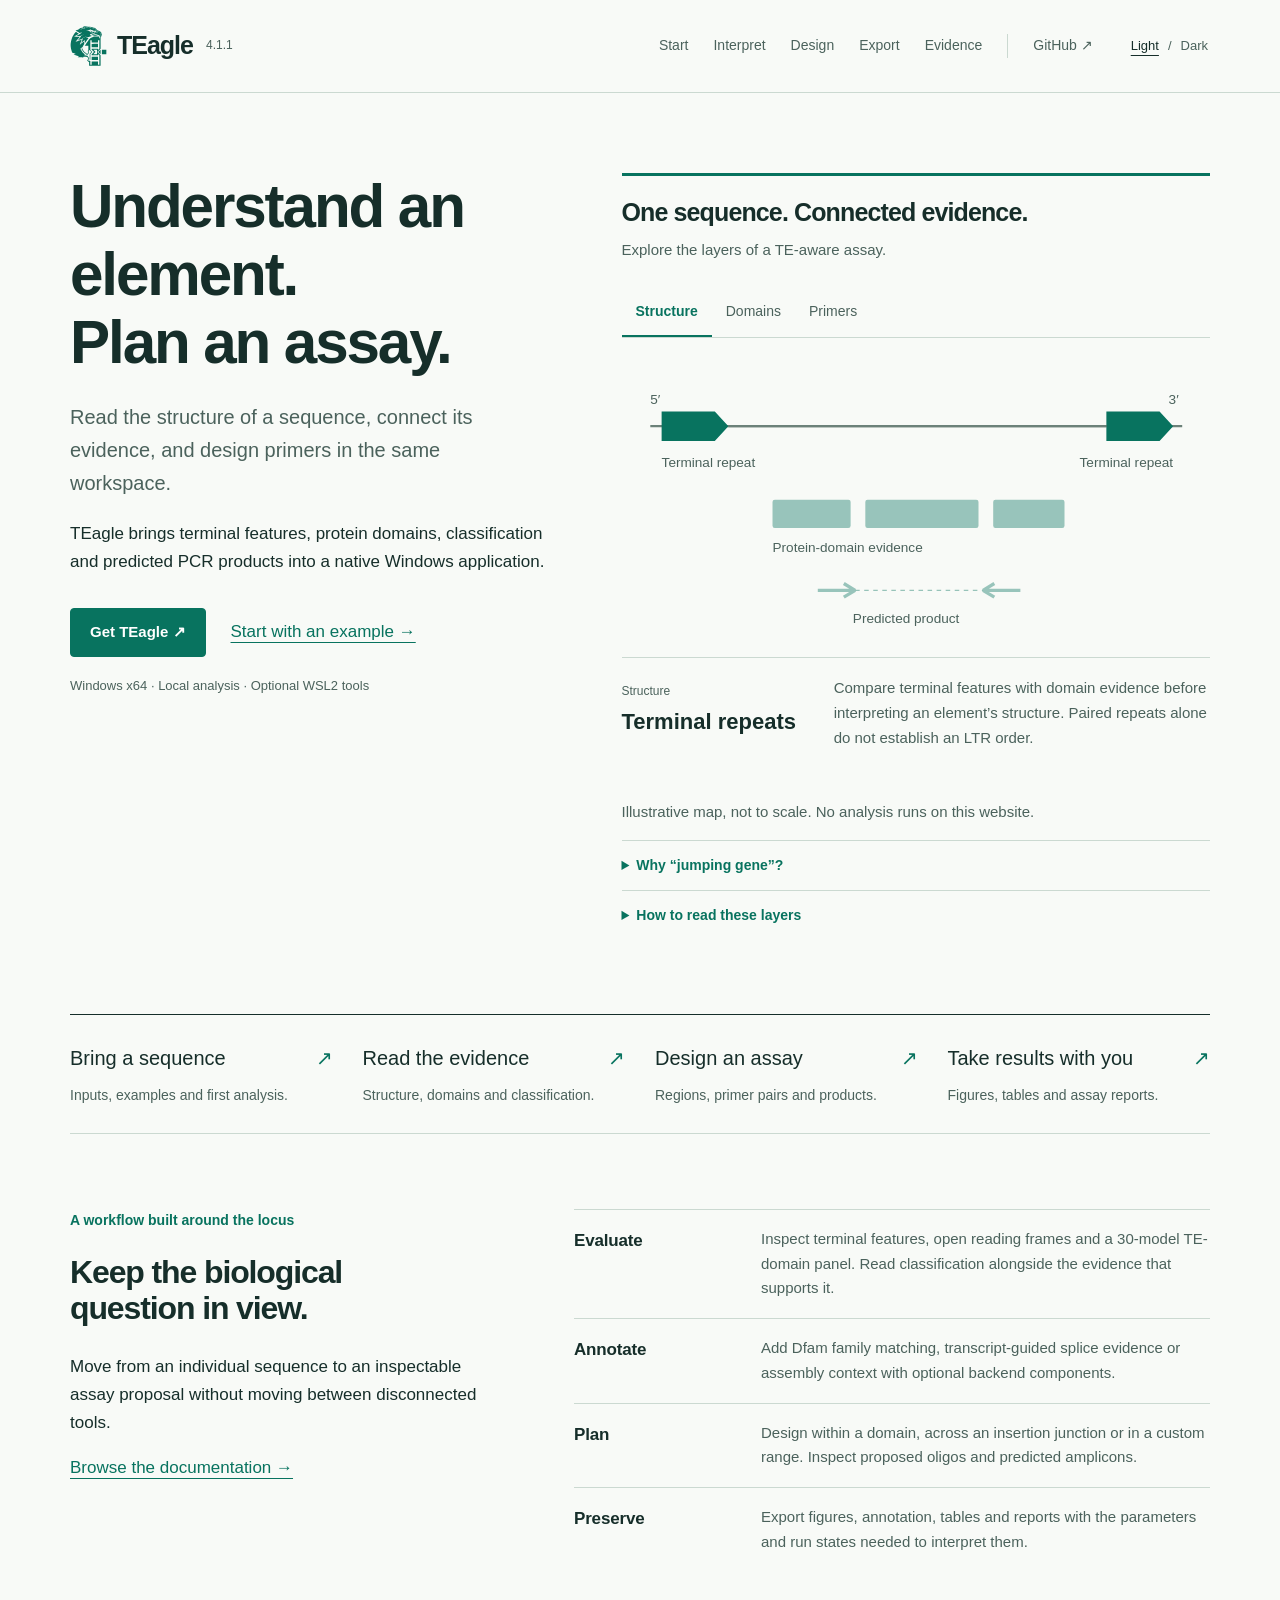
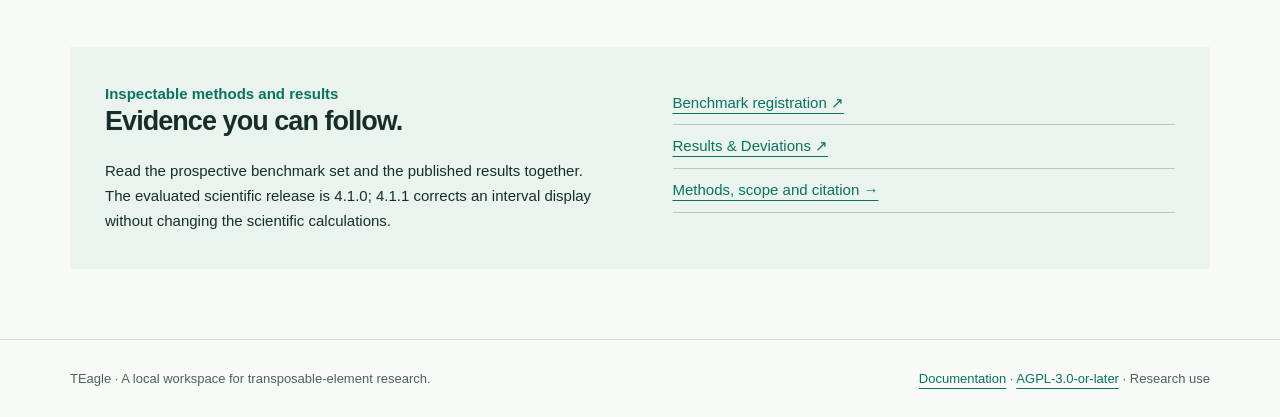
==== commit c54c906a: "Improve documentation layout on phones and tablets" ====
--- a/docs/site/index.html
+++ b/docs/site/index.html
@@ -1,7 +1,7 @@
-<!doctype html><html lang="en"><head><meta charset="utf-8"><meta name="viewport" content="width=device-width,initial-scale=1"><title>From sequence evidence to assay design | TEagle</title><meta name="description" content="TEagle documentation: evaluate transposable-element evidence, design primers and inspect predicted products in a local Windows workflow."><link rel="icon" href="assets/teagle-mark.svg" type="image/svg+xml"><script src="theme.js"></script><link rel="stylesheet" href="style.css?v=5"><script src="site.js?v=5" defer></script></head><body><a class="skip" href="#main">Skip to content</a><header><div class="shell header-inner"><div class="brand-block"><a class="brand" href="index.html"><img src="assets/teagle-mark.svg" alt="">TEagle<span class="version">4.1.1</span></a></div><button class="menu" aria-expanded="false" aria-controls="navigation">Menu</button><nav id="navigation" aria-label="Main navigation"><a href="guide.html">Start</a><a href="interpret.html">Interpret</a><a href="primers.html">Design</a><a href="exports.html">Export</a><a href="evidence.html">Evidence</a><a class="source" href="https://github.com/tunabirgun/TEagle">GitHub ↗</a></nav><div class="appearance" role="group" aria-label="Appearance"><button type="button" data-theme-choice="light" aria-pressed="false">Light</button><span aria-hidden="true">/</span><button type="button" data-theme-choice="dark" aria-pressed="false">Dark</button></div></div></header><main id="main" class="shell">
+<!doctype html><html lang="en"><head><meta charset="utf-8"><meta name="viewport" content="width=device-width,initial-scale=1"><title>From sequence evidence to assay design | TEagle</title><meta name="description" content="TEagle documentation: evaluate transposable-element evidence, design primers and inspect predicted products in a local Windows workflow."><link rel="icon" href="assets/teagle-mark.svg" type="image/svg+xml"><script src="theme.js"></script><link rel="stylesheet" href="style.css?v=6"><script src="site.js?v=5" defer></script></head><body><a class="skip" href="#main">Skip to content</a><header><div class="shell header-inner"><div class="brand-block"><a class="brand" href="index.html"><img src="assets/teagle-mark.svg" alt="">TEagle<span class="version">4.1.1</span></a></div><button class="menu" aria-expanded="false" aria-controls="navigation">Menu</button><nav id="navigation" aria-label="Main navigation"><a href="guide.html">Start</a><a href="interpret.html">Interpret</a><a href="primers.html">Design</a><a href="exports.html">Export</a><a href="evidence.html">Evidence</a><a class="source" href="https://github.com/tunabirgun/TEagle">GitHub ↗</a></nav><div class="appearance" role="group" aria-label="Appearance"><button type="button" data-theme-choice="light" aria-pressed="false">Light</button><span aria-hidden="true">/</span><button type="button" data-theme-choice="dark" aria-pressed="false">Dark</button></div></div></header><main id="main" class="shell">
 <section class="intro" aria-labelledby="hero"><div><h1 id="hero">Understand an element.<br>Plan an assay.</h1><p class="lead">Read the structure of a sequence, connect its evidence, and design primers in the same workspace.</p><p>TEagle brings terminal features, protein domains, classification and predicted PCR products into a native Windows application.</p><div class="actions"><a class="button" href="https://github.com/tunabirgun/TEagle/releases/tag/v4.1.1">Get TEagle ↗</a><a href="guide.html">Start with an example →</a></div><p class="quiet">Windows x64 · Local analysis · Optional WSL2 tools</p></div>
 <div class="explorer"><h2>One sequence. Connected evidence.</h2><p>Explore the layers of a TE-aware assay.</p><div class="tabs" role="tablist" aria-label="Explore evidence layers"><button id="structure-tab" role="tab" aria-selected="true" aria-controls="explorer-panel">Structure</button><button id="domain-tab" role="tab" aria-selected="false" aria-controls="explorer-panel" tabindex="-1">Domains</button><button id="primer-tab" role="tab" aria-selected="false" aria-controls="explorer-panel" tabindex="-1">Primers</button></div>
-<div id="explorer-panel" role="tabpanel" aria-labelledby="structure-tab"><div class="diagram"><svg viewBox="0 0 520 250" role="img" aria-labelledby="locus-title locus-desc"><title id="locus-title">Illustrative transposable-element feature map</title><desc id="locus-desc">A schematic sequence with two terminal repeats, internal protein-domain blocks and inward-facing primer arrows. It is explanatory, not a computed result.</desc><path d="M25 55H495" stroke="#6c8179" stroke-width="2"/><text x="25" y="35">5′</text><text x="483" y="35">3′</text><g data-layer="0"><path d="M35 42H82L94 55L82 68H35Z M428 42H475L487 55L475 68H428Z" fill="#08735f"/><text x="35" y="91">Terminal repeat</text><text x="397" y="91">Terminal repeat</text></g><path d="M94 55H428" stroke="#6c8179" stroke-width="2"/><g data-layer="1"><rect x="133" y="120" width="69" height="25" rx="2" fill="#08735f"/><rect x="215" y="120" width="100" height="25" rx="2" fill="#08735f"/><rect x="328" y="120" width="63" height="25" rx="2" fill="#08735f"/><text x="133" y="166">Protein-domain evidence</text></g><g data-layer="2"><path d="M173 200H206M206 200L196 194M206 200L196 206 M352 200H319M319 200L329 194M319 200L329 206" stroke="#08735f" stroke-width="3" fill="none"/><path d="M206 200H319" stroke="#08735f" stroke-dasharray="4 4"/><text x="204" y="229">Predicted product</text></g></svg></div><div class="readout" aria-live="polite"><div><span class="label" id="readout-label">Structure</span><strong id="readout-title">Terminal repeats</strong></div><p id="readout-copy"></p></div></div><p class="quiet">Illustrative map, not to scale. No analysis runs on this website.</p><details class="jumping-gene"><summary>Why “jumping gene”?</summary><p>Transposable elements are often nicknamed “jumping genes” because they can move or copy themselves to new locations in a genome.</p></details><details><summary>How to read these layers</summary><p>Structure, domains and primer geometry answer different questions. Examine them together, and keep a missing or failed analysis separate from a negative result. Designed primers still need laboratory validation.</p></details></div></section>
+<div id="explorer-panel" role="tabpanel" aria-labelledby="structure-tab"><div class="diagram"><svg viewBox="0 0 520 250" role="img" aria-labelledby="locus-title locus-desc"><title id="locus-title">Illustrative transposable-element feature map</title><desc id="locus-desc">A schematic sequence with two terminal repeats, internal protein-domain blocks and inward-facing primer arrows. It is explanatory, not a computed result.</desc><path d="M25 55H495" stroke="#6c8179" stroke-width="2"/><text x="25" y="35">5′</text><text x="483" y="35">3′</text><g data-layer="0"><path d="M35 42H82L94 55L82 68H35Z M428 42H475L487 55L475 68H428Z" fill="#08735f"/><text x="35" y="91">Terminal repeat</text><text x="487" y="91" text-anchor="end">Terminal repeat</text></g><path d="M94 55H428" stroke="#6c8179" stroke-width="2"/><g data-layer="1"><rect x="133" y="120" width="69" height="25" rx="2" fill="#08735f"/><rect x="215" y="120" width="100" height="25" rx="2" fill="#08735f"/><rect x="328" y="120" width="63" height="25" rx="2" fill="#08735f"/><text x="133" y="166">Protein-domain evidence</text></g><g data-layer="2"><path d="M173 200H206M206 200L196 194M206 200L196 206 M352 200H319M319 200L329 194M319 200L329 206" stroke="#08735f" stroke-width="3" fill="none"/><path d="M206 200H319" stroke="#08735f" stroke-dasharray="4 4"/><text x="204" y="229">Predicted product</text></g></svg></div><div class="readout" aria-live="polite"><div><span class="label" id="readout-label">Structure</span><strong id="readout-title">Terminal repeats</strong></div><p id="readout-copy"></p></div></div><p class="quiet">Illustrative map, not to scale. No analysis runs on this website.</p><details class="jumping-gene"><summary>Why “jumping gene”?</summary><p>Transposable elements are often nicknamed “jumping genes” because they can move or copy themselves to new locations in a genome.</p></details><details><summary>How to read these layers</summary><p>Structure, domains and primer geometry answer different questions. Examine them together, and keep a missing or failed analysis separate from a negative result. Designed primers still need laboratory validation.</p></details></div></section>
 <nav class="route-rail" aria-label="Explore TEagle"><a href="guide.html">Bring a sequence <b>↗</b><span>Inputs, examples and first analysis.</span></a><a href="interpret.html">Read the evidence <b>↗</b><span>Structure, domains and classification.</span></a><a href="primers.html">Design an assay <b>↗</b><span>Regions, primer pairs and products.</span></a><a href="exports.html">Take results with you <b>↗</b><span>Figures, tables and assay reports.</span></a></nav>
 <section class="overview-section"><div><p class="eyebrow">A workflow built around the locus</p><h2>Keep the biological question in view.</h2><p>Move from an individual sequence to an inspectable assay proposal without moving between disconnected tools.</p><a href="documentation.html">Browse the documentation →</a></div><div><div class="feature-row"><h3>Evaluate</h3><p>Inspect terminal features, open reading frames and a 30-model TE-domain panel. Read classification alongside the evidence that supports it.</p></div><div class="feature-row"><h3>Annotate</h3><p>Add Dfam family matching, transcript-guided splice evidence or assembly context with optional backend components.</p></div><div class="feature-row"><h3>Plan</h3><p>Design within a domain, across an insertion junction or in a custom range. Inspect proposed oligos and predicted amplicons.</p></div><div class="feature-row"><h3>Preserve</h3><p>Export figures, annotation, tables and reports with the parameters and run states needed to interpret them.</p></div></div></section>
 <section class="evidence"><div><p class="eyebrow">Inspectable methods and results</p><h2>Evidence you can follow.</h2><p>Read the prospective benchmark set and the published results together. The evaluated scientific release is 4.1.0; 4.1.1 corrects an interval display without changing the scientific calculations.</p></div><div><a href="https://doi.org/10.5281/zenodo.23161178">Benchmark registration ↗</a><a href="https://doi.org/10.5281/zenodo.23778135">Results &amp; Deviations ↗</a><a href="evidence.html">Methods, scope and citation →</a></div></section></main><footer><div class="shell footer-inner"><span>TEagle · A local workspace for transposable-element research.</span><span><a href="documentation.html">Documentation</a> · <a href="https://github.com/tunabirgun/TEagle/blob/v4.1.1/LICENSE">AGPL-3.0-or-later</a> · Research use</span></div></footer></body></html>
--- a/docs/site/style.css
+++ b/docs/site/style.css
@@ -14,3 +14,5 @@
 .brand-block{flex-shrink:0;padding:15px 0}.brand-tagline{font-size:12px;line-height:1.4;margin:7px 0 0;color:var(--muted)}
 @media(min-width:721px) and (max-width:1100px){.header-inner{flex-wrap:wrap}.brand-block{flex:1}.appearance{order:2}header nav{order:3;flex-basis:100%;justify-content:flex-start;margin:0;padding:0 0 14px}}
 @media(max-width:720px){.brand-block{flex-basis:100%;padding:0}.brand-tagline{font-size:11px}.appearance{margin-left:0}.menu{margin-left:auto}.header-inner{gap:12px}}
+@media(max-width:950px){.intro{grid-template-columns:1fr;gap:40px}.intro .lead{max-width:65ch}.diagram text{font-size:24px}.route-rail{grid-template-columns:1fr 1fr}}
+@media(max-width:520px){.readout{grid-template-columns:1fr;gap:10px;min-height:0}.readout strong{margin-top:4px}}
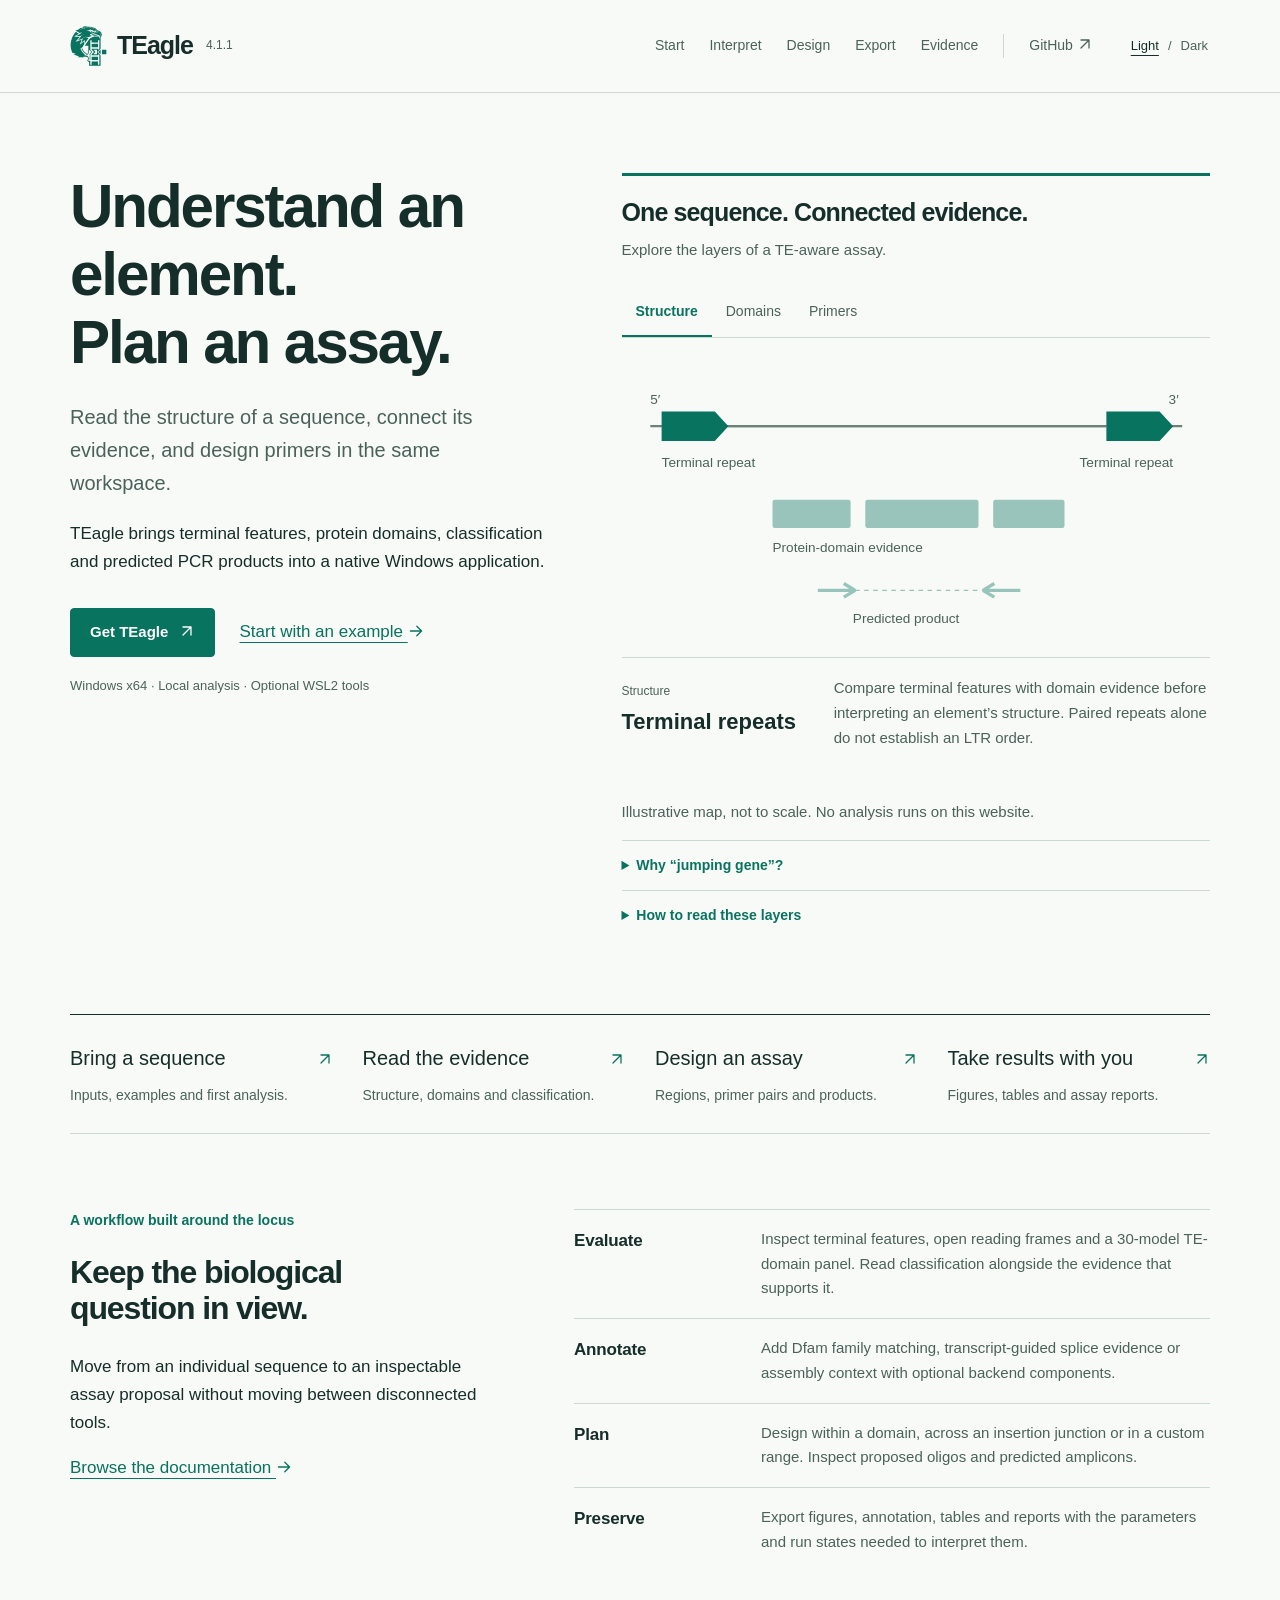
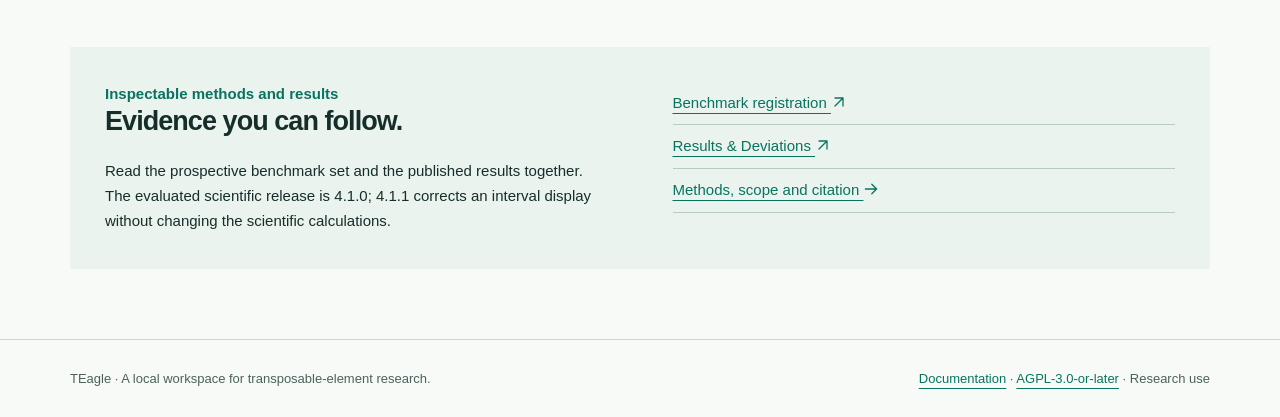
==== commit 7c114b20: "Refine mobile documentation and use vector link icons" ====
--- a/docs/site/index.html
+++ b/docs/site/index.html
@@ -1,7 +1,7 @@
-<!doctype html><html lang="en"><head><meta charset="utf-8"><meta name="viewport" content="width=device-width,initial-scale=1"><title>From sequence evidence to assay design | TEagle</title><meta name="description" content="TEagle documentation: evaluate transposable-element evidence, design primers and inspect predicted products in a local Windows workflow."><link rel="icon" href="assets/teagle-mark.svg" type="image/svg+xml"><script src="theme.js"></script><link rel="stylesheet" href="style.css?v=6"><script src="site.js?v=5" defer></script></head><body><a class="skip" href="#main">Skip to content</a><header><div class="shell header-inner"><div class="brand-block"><a class="brand" href="index.html"><img src="assets/teagle-mark.svg" alt="">TEagle<span class="version">4.1.1</span></a></div><button class="menu" aria-expanded="false" aria-controls="navigation">Menu</button><nav id="navigation" aria-label="Main navigation"><a href="guide.html">Start</a><a href="interpret.html">Interpret</a><a href="primers.html">Design</a><a href="exports.html">Export</a><a href="evidence.html">Evidence</a><a class="source" href="https://github.com/tunabirgun/TEagle">GitHub ↗</a></nav><div class="appearance" role="group" aria-label="Appearance"><button type="button" data-theme-choice="light" aria-pressed="false">Light</button><span aria-hidden="true">/</span><button type="button" data-theme-choice="dark" aria-pressed="false">Dark</button></div></div></header><main id="main" class="shell">
-<section class="intro" aria-labelledby="hero"><div><h1 id="hero">Understand an element.<br>Plan an assay.</h1><p class="lead">Read the structure of a sequence, connect its evidence, and design primers in the same workspace.</p><p>TEagle brings terminal features, protein domains, classification and predicted PCR products into a native Windows application.</p><div class="actions"><a class="button" href="https://github.com/tunabirgun/TEagle/releases/tag/v4.1.1">Get TEagle ↗</a><a href="guide.html">Start with an example →</a></div><p class="quiet">Windows x64 · Local analysis · Optional WSL2 tools</p></div>
+<!doctype html><html lang="en"><head><meta charset="utf-8"><meta name="viewport" content="width=device-width,initial-scale=1"><title>From sequence evidence to assay design | TEagle</title><meta name="description" content="TEagle documentation: evaluate transposable-element evidence, design primers and inspect predicted products in a local Windows workflow."><link rel="icon" href="assets/teagle-mark.svg" type="image/svg+xml"><script src="theme.js"></script><link rel="stylesheet" href="style.css?v=7"><script src="site.js?v=7" defer></script></head><body><a class="skip" href="#main">Skip to content</a><header><div class="shell header-inner"><div class="brand-block"><a class="brand" href="index.html"><img src="assets/teagle-mark.svg" alt="">TEagle<span class="version">4.1.1</span></a></div><button class="menu" aria-expanded="false" aria-controls="navigation">Documentation <span class="menu-chevron" aria-hidden="true"></span></button><nav id="navigation" aria-label="Main navigation"><a href="guide.html">Start</a><a href="interpret.html">Interpret</a><a href="primers.html">Design</a><a href="exports.html">Export</a><a href="evidence.html">Evidence</a><a class="source" href="https://github.com/tunabirgun/TEagle">GitHub <svg class="link-icon" viewBox="0 0 20 20" aria-hidden="true" focusable="false"><path d="M5 15 15 5M5 5h10v10"/></svg></a></nav><div class="appearance" role="group" aria-label="Appearance"><button type="button" data-theme-choice="light" aria-pressed="false">Light</button><span aria-hidden="true">/</span><button type="button" data-theme-choice="dark" aria-pressed="false">Dark</button></div></div></header><main id="main" class="shell">
+<section class="intro" aria-labelledby="hero"><div><h1 id="hero">Understand an element.<br>Plan an assay.</h1><p class="lead">Read the structure of a sequence, connect its evidence, and design primers in the same workspace.</p><p>TEagle brings terminal features, protein domains, classification and predicted PCR products into a native Windows application.</p><div class="actions"><a class="button" href="https://github.com/tunabirgun/TEagle/releases/tag/v4.1.1">Get TEagle <svg class="link-icon" viewBox="0 0 20 20" aria-hidden="true" focusable="false"><path d="M5 15 15 5M5 5h10v10"/></svg></a><a href="guide.html">Start with an example <svg class="link-icon" viewBox="0 0 20 20" aria-hidden="true" focusable="false"><path d="M3 10h14M11 4l6 6-6 6"/></svg></a></div><p class="quiet">Windows x64 · Local analysis · Optional WSL2 tools</p></div>
 <div class="explorer"><h2>One sequence. Connected evidence.</h2><p>Explore the layers of a TE-aware assay.</p><div class="tabs" role="tablist" aria-label="Explore evidence layers"><button id="structure-tab" role="tab" aria-selected="true" aria-controls="explorer-panel">Structure</button><button id="domain-tab" role="tab" aria-selected="false" aria-controls="explorer-panel" tabindex="-1">Domains</button><button id="primer-tab" role="tab" aria-selected="false" aria-controls="explorer-panel" tabindex="-1">Primers</button></div>
 <div id="explorer-panel" role="tabpanel" aria-labelledby="structure-tab"><div class="diagram"><svg viewBox="0 0 520 250" role="img" aria-labelledby="locus-title locus-desc"><title id="locus-title">Illustrative transposable-element feature map</title><desc id="locus-desc">A schematic sequence with two terminal repeats, internal protein-domain blocks and inward-facing primer arrows. It is explanatory, not a computed result.</desc><path d="M25 55H495" stroke="#6c8179" stroke-width="2"/><text x="25" y="35">5′</text><text x="483" y="35">3′</text><g data-layer="0"><path d="M35 42H82L94 55L82 68H35Z M428 42H475L487 55L475 68H428Z" fill="#08735f"/><text x="35" y="91">Terminal repeat</text><text x="487" y="91" text-anchor="end">Terminal repeat</text></g><path d="M94 55H428" stroke="#6c8179" stroke-width="2"/><g data-layer="1"><rect x="133" y="120" width="69" height="25" rx="2" fill="#08735f"/><rect x="215" y="120" width="100" height="25" rx="2" fill="#08735f"/><rect x="328" y="120" width="63" height="25" rx="2" fill="#08735f"/><text x="133" y="166">Protein-domain evidence</text></g><g data-layer="2"><path d="M173 200H206M206 200L196 194M206 200L196 206 M352 200H319M319 200L329 194M319 200L329 206" stroke="#08735f" stroke-width="3" fill="none"/><path d="M206 200H319" stroke="#08735f" stroke-dasharray="4 4"/><text x="204" y="229">Predicted product</text></g></svg></div><div class="readout" aria-live="polite"><div><span class="label" id="readout-label">Structure</span><strong id="readout-title">Terminal repeats</strong></div><p id="readout-copy"></p></div></div><p class="quiet">Illustrative map, not to scale. No analysis runs on this website.</p><details class="jumping-gene"><summary>Why “jumping gene”?</summary><p>Transposable elements are often nicknamed “jumping genes” because they can move or copy themselves to new locations in a genome.</p></details><details><summary>How to read these layers</summary><p>Structure, domains and primer geometry answer different questions. Examine them together, and keep a missing or failed analysis separate from a negative result. Designed primers still need laboratory validation.</p></details></div></section>
-<nav class="route-rail" aria-label="Explore TEagle"><a href="guide.html">Bring a sequence <b>↗</b><span>Inputs, examples and first analysis.</span></a><a href="interpret.html">Read the evidence <b>↗</b><span>Structure, domains and classification.</span></a><a href="primers.html">Design an assay <b>↗</b><span>Regions, primer pairs and products.</span></a><a href="exports.html">Take results with you <b>↗</b><span>Figures, tables and assay reports.</span></a></nav>
-<section class="overview-section"><div><p class="eyebrow">A workflow built around the locus</p><h2>Keep the biological question in view.</h2><p>Move from an individual sequence to an inspectable assay proposal without moving between disconnected tools.</p><a href="documentation.html">Browse the documentation →</a></div><div><div class="feature-row"><h3>Evaluate</h3><p>Inspect terminal features, open reading frames and a 30-model TE-domain panel. Read classification alongside the evidence that supports it.</p></div><div class="feature-row"><h3>Annotate</h3><p>Add Dfam family matching, transcript-guided splice evidence or assembly context with optional backend components.</p></div><div class="feature-row"><h3>Plan</h3><p>Design within a domain, across an insertion junction or in a custom range. Inspect proposed oligos and predicted amplicons.</p></div><div class="feature-row"><h3>Preserve</h3><p>Export figures, annotation, tables and reports with the parameters and run states needed to interpret them.</p></div></div></section>
-<section class="evidence"><div><p class="eyebrow">Inspectable methods and results</p><h2>Evidence you can follow.</h2><p>Read the prospective benchmark set and the published results together. The evaluated scientific release is 4.1.0; 4.1.1 corrects an interval display without changing the scientific calculations.</p></div><div><a href="https://doi.org/10.5281/zenodo.23161178">Benchmark registration ↗</a><a href="https://doi.org/10.5281/zenodo.23778135">Results &amp; Deviations ↗</a><a href="evidence.html">Methods, scope and citation →</a></div></section></main><footer><div class="shell footer-inner"><span>TEagle · A local workspace for transposable-element research.</span><span><a href="documentation.html">Documentation</a> · <a href="https://github.com/tunabirgun/TEagle/blob/v4.1.1/LICENSE">AGPL-3.0-or-later</a> · Research use</span></div></footer></body></html>+<nav class="route-rail" aria-label="Explore TEagle"><a href="guide.html">Bring a sequence <b><svg class="link-icon" viewBox="0 0 20 20" aria-hidden="true" focusable="false"><path d="M5 15 15 5M5 5h10v10"/></svg></b><span>Inputs, examples and first analysis.</span></a><a href="interpret.html">Read the evidence <b><svg class="link-icon" viewBox="0 0 20 20" aria-hidden="true" focusable="false"><path d="M5 15 15 5M5 5h10v10"/></svg></b><span>Structure, domains and classification.</span></a><a href="primers.html">Design an assay <b><svg class="link-icon" viewBox="0 0 20 20" aria-hidden="true" focusable="false"><path d="M5 15 15 5M5 5h10v10"/></svg></b><span>Regions, primer pairs and products.</span></a><a href="exports.html">Take results with you <b><svg class="link-icon" viewBox="0 0 20 20" aria-hidden="true" focusable="false"><path d="M5 15 15 5M5 5h10v10"/></svg></b><span>Figures, tables and assay reports.</span></a></nav>
+<section class="overview-section"><div><p class="eyebrow">A workflow built around the locus</p><h2>Keep the biological question in view.</h2><p>Move from an individual sequence to an inspectable assay proposal without moving between disconnected tools.</p><a href="documentation.html">Browse the documentation <svg class="link-icon" viewBox="0 0 20 20" aria-hidden="true" focusable="false"><path d="M3 10h14M11 4l6 6-6 6"/></svg></a></div><div><div class="feature-row"><h3>Evaluate</h3><p>Inspect terminal features, open reading frames and a 30-model TE-domain panel. Read classification alongside the evidence that supports it.</p></div><div class="feature-row"><h3>Annotate</h3><p>Add Dfam family matching, transcript-guided splice evidence or assembly context with optional backend components.</p></div><div class="feature-row"><h3>Plan</h3><p>Design within a domain, across an insertion junction or in a custom range. Inspect proposed oligos and predicted amplicons.</p></div><div class="feature-row"><h3>Preserve</h3><p>Export figures, annotation, tables and reports with the parameters and run states needed to interpret them.</p></div></div></section>
+<section class="evidence"><div><p class="eyebrow">Inspectable methods and results</p><h2>Evidence you can follow.</h2><p>Read the prospective benchmark set and the published results together. The evaluated scientific release is 4.1.0; 4.1.1 corrects an interval display without changing the scientific calculations.</p></div><div><a href="https://doi.org/10.5281/zenodo.23161178">Benchmark registration <svg class="link-icon" viewBox="0 0 20 20" aria-hidden="true" focusable="false"><path d="M5 15 15 5M5 5h10v10"/></svg></a><a href="https://doi.org/10.5281/zenodo.23778135">Results &amp; Deviations <svg class="link-icon" viewBox="0 0 20 20" aria-hidden="true" focusable="false"><path d="M5 15 15 5M5 5h10v10"/></svg></a><a href="evidence.html">Methods, scope and citation <svg class="link-icon" viewBox="0 0 20 20" aria-hidden="true" focusable="false"><path d="M3 10h14M11 4l6 6-6 6"/></svg></a></div></section></main><footer><div class="shell footer-inner"><span>TEagle · A local workspace for transposable-element research.</span><span><a href="documentation.html">Documentation</a> · <a href="https://github.com/tunabirgun/TEagle/blob/v4.1.1/LICENSE">AGPL-3.0-or-later</a> · Research use</span></div></footer></body></html>
--- a/docs/site/style.css
+++ b/docs/site/style.css
@@ -16,3 +16,13 @@
 @media(max-width:720px){.brand-block{flex-basis:100%;padding:0}.brand-tagline{font-size:11px}.appearance{margin-left:0}.menu{margin-left:auto}.header-inner{gap:12px}}
 @media(max-width:950px){.intro{grid-template-columns:1fr;gap:40px}.intro .lead{max-width:65ch}.diagram text{font-size:24px}.route-rail{grid-template-columns:1fr 1fr}}
 @media(max-width:520px){.readout{grid-template-columns:1fr;gap:10px;min-height:0}.readout strong{margin-top:4px}}
+.link-icon{display:inline-block;width:16px;height:16px;vertical-align:-2px;fill:none;stroke:currentColor;stroke-width:1.6;stroke-linecap:round;stroke-linejoin:round;flex-shrink:0}.button .link-icon{margin-left:6px}.menu-chevron{display:inline-block;width:7px;height:7px;border-right:1.5px solid currentColor;border-bottom:1.5px solid currentColor;transform:rotate(45deg);margin:0 3px 3px 10px;transition:transform 180ms ease}.menu[aria-expanded="true"] .menu-chevron{transform:rotate(225deg);margin-bottom:0}.button,.copy{transition:background-color 180ms ease,transform 180ms ease}.button:active,.copy:active{transform:translateY(1px)}
+@keyframes reveal-panel{from{opacity:0;transform:translateY(-5px)}to{opacity:1;transform:translateY(0)}}
+@keyframes reveal-copy{from{opacity:.4}to{opacity:1}}
+details[open]>p{animation:reveal-copy 220ms ease-out}
+@media(max-width:720px){
+ body{font-size:16px;line-height:1.65}.shell{padding-left:22px;padding-right:22px}.header-inner{display:grid;grid-template-columns:1fr auto;gap:12px;padding-top:12px;padding-bottom:12px}.brand-block{padding:0;min-width:0}.brand{font-size:23px;gap:8px}.brand img{width:30px;height:34px}.version{font-size:11px}.appearance{order:0;gap:3px;margin:0}.appearance button{min-height:44px;padding:8px 4px}.appearance span{font-size:11px}.menu{order:0;grid-column:1/-1;margin:0;display:flex;align-items:center;justify-content:space-between;width:100%;min-height:44px;border-radius:4px;font-size:14px;padding:8px 12px;background:var(--wash)}header nav{order:0;grid-column:1/-1;flex-basis:auto;padding:0;margin:0}header nav.open{display:grid;grid-template-columns:repeat(3,minmax(0,1fr));gap:4px;animation:reveal-panel 180ms ease-out}header nav a{min-height:44px;padding:10px 6px;display:flex;align-items:center;gap:4px}nav .source{border:0;padding:10px 6px}
+ .intro{padding:34px 0 36px;gap:30px}.intro h1{font-size:clamp(32px,8.7vw,46px);line-height:1.13;margin-bottom:20px}.intro .lead{font-size:18px;line-height:1.6;margin-bottom:18px}.intro>div>p:not(.lead):not(.quiet){font-size:15px}.actions{display:grid;grid-template-columns:1fr;gap:6px;margin-top:24px}.actions a{min-height:46px;display:flex;align-items:center;justify-content:center;gap:7px;font-size:15px}.quiet{font-size:12px;margin-top:12px}.explorer{padding-top:20px}.explorer h2{font-size:25px;line-height:1.2}.tabs{margin-top:20px}.tabs button{flex:1;padding:12px 5px;min-height:46px}.diagram{padding-top:18px}.readout{grid-template-columns:1fr;gap:8px;min-height:0;padding-top:16px;padding-bottom:8px}.readout strong{font-size:22px}.explorer details{padding:16px 0}summary{min-height:28px}.route-rail{grid-template-columns:1fr;gap:0;padding:0}.route-rail a{padding:20px 0;border-bottom:1px solid var(--line);font-size:21px}.route-rail a:last-child{border-bottom:0}.route-rail span{margin-top:5px}.overview-section{padding:36px 0;gap:18px}.overview-section h2{font-size:29px}.evidence{margin-bottom:36px;padding:24px;gap:20px}.evidence a{padding:13px 0}.sidebar{flex-wrap:wrap;overflow:visible;gap:3px;padding-bottom:14px}.sidebar a{padding:9px 10px;min-height:44px;font-size:13px;border-left:0;border-bottom:2px solid transparent}.sidebar a[aria-current=page]{border-bottom-color:var(--teal);border-radius:3px}.doc-layout{gap:25px;padding-bottom:42px}.doc h1{font-size:34px}.doc .lead{font-size:18px}.doc section{margin-top:20px;padding-top:24px}.doc h2{font-size:25px}.doc-bottom{flex-wrap:wrap;gap:16px}.doc-bottom a{min-height:44px;display:flex;align-items:center;gap:6px}th,td{padding:12px 9px;font-size:14px}.search,.copy{min-height:46px}.footer-inner{font-size:12px;line-height:1.8}
+}
+@media(prefers-reduced-motion:reduce){.menu-chevron,.button,.copy{transition:none}header nav.open,details[open]>p{animation:none}.button:active,.copy:active{transform:none}}
+@media(max-width:720px){.brand-block{grid-column:1;grid-row:1}.appearance{grid-column:2;grid-row:1}.menu{grid-row:2}header nav{grid-row:3}}
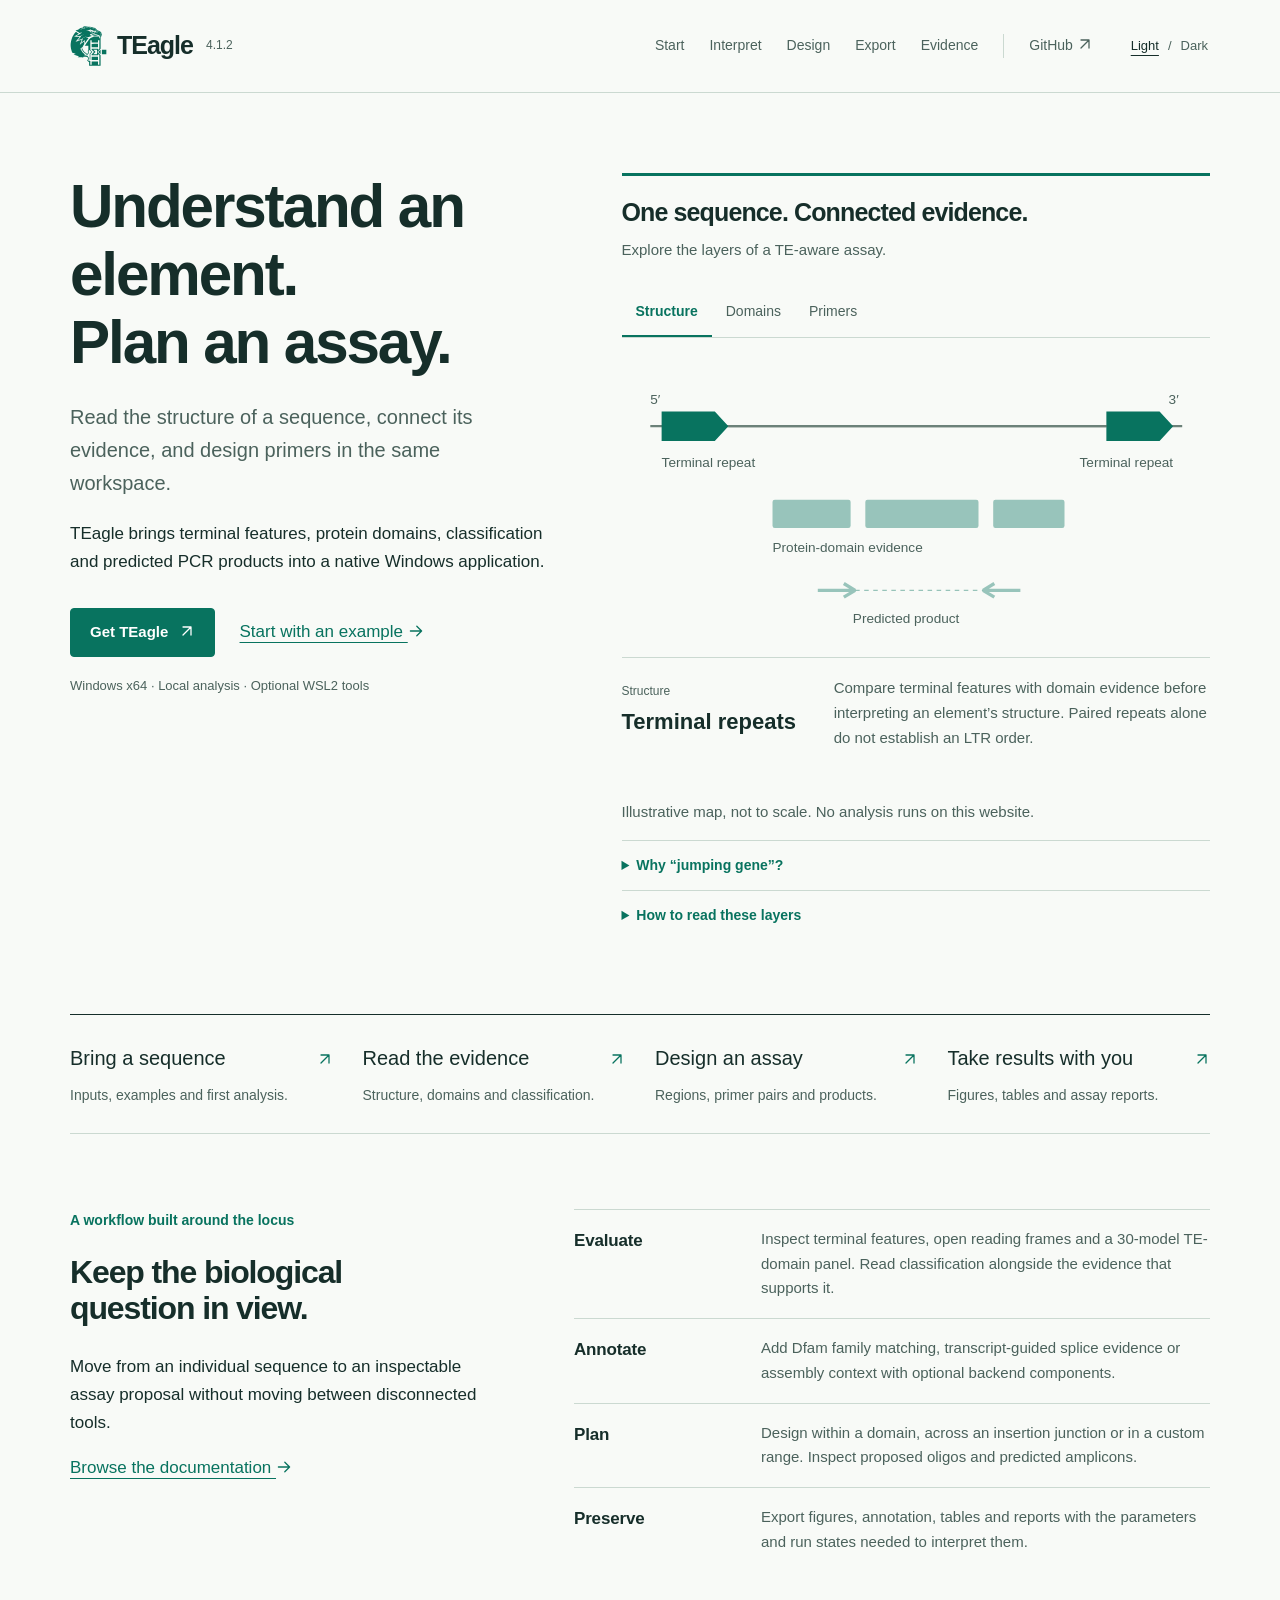
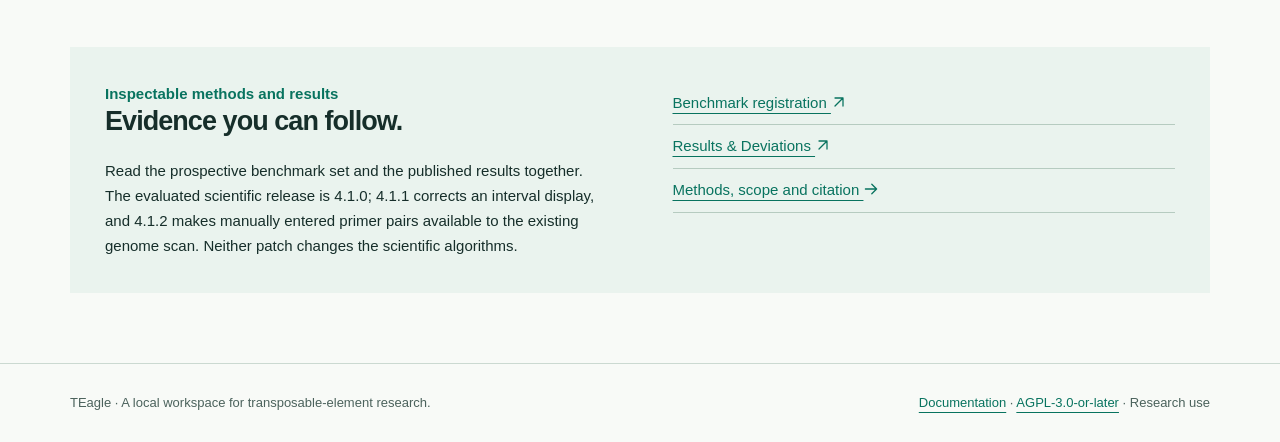
==== commit 2a4bc9df: "Allow manually entered primers in whole-genome scans" ====
--- a/docs/site/index.html
+++ b/docs/site/index.html
@@ -1,7 +1,7 @@
-<!doctype html><html lang="en"><head><meta charset="utf-8"><meta name="viewport" content="width=device-width,initial-scale=1"><title>From sequence evidence to assay design | TEagle</title><meta name="description" content="TEagle documentation: evaluate transposable-element evidence, design primers and inspect predicted products in a local Windows workflow."><link rel="icon" href="assets/teagle-mark.svg" type="image/svg+xml"><script src="theme.js"></script><link rel="stylesheet" href="style.css?v=7"><script src="site.js?v=7" defer></script></head><body><a class="skip" href="#main">Skip to content</a><header><div class="shell header-inner"><div class="brand-block"><a class="brand" href="index.html"><img src="assets/teagle-mark.svg" alt="">TEagle<span class="version">4.1.1</span></a></div><button class="menu" aria-expanded="false" aria-controls="navigation">Documentation <span class="menu-chevron" aria-hidden="true"></span></button><nav id="navigation" aria-label="Main navigation"><a href="guide.html">Start</a><a href="interpret.html">Interpret</a><a href="primers.html">Design</a><a href="exports.html">Export</a><a href="evidence.html">Evidence</a><a class="source" href="https://github.com/tunabirgun/TEagle">GitHub <svg class="link-icon" viewBox="0 0 20 20" aria-hidden="true" focusable="false"><path d="M5 15 15 5M5 5h10v10"/></svg></a></nav><div class="appearance" role="group" aria-label="Appearance"><button type="button" data-theme-choice="light" aria-pressed="false">Light</button><span aria-hidden="true">/</span><button type="button" data-theme-choice="dark" aria-pressed="false">Dark</button></div></div></header><main id="main" class="shell">
-<section class="intro" aria-labelledby="hero"><div><h1 id="hero">Understand an element.<br>Plan an assay.</h1><p class="lead">Read the structure of a sequence, connect its evidence, and design primers in the same workspace.</p><p>TEagle brings terminal features, protein domains, classification and predicted PCR products into a native Windows application.</p><div class="actions"><a class="button" href="https://github.com/tunabirgun/TEagle/releases/tag/v4.1.1">Get TEagle <svg class="link-icon" viewBox="0 0 20 20" aria-hidden="true" focusable="false"><path d="M5 15 15 5M5 5h10v10"/></svg></a><a href="guide.html">Start with an example <svg class="link-icon" viewBox="0 0 20 20" aria-hidden="true" focusable="false"><path d="M3 10h14M11 4l6 6-6 6"/></svg></a></div><p class="quiet">Windows x64 · Local analysis · Optional WSL2 tools</p></div>
+<!doctype html><html lang="en"><head><meta charset="utf-8"><meta name="viewport" content="width=device-width,initial-scale=1"><title>From sequence evidence to assay design | TEagle</title><meta name="description" content="TEagle documentation: evaluate transposable-element evidence, design primers and inspect predicted products in a local Windows workflow."><link rel="icon" href="assets/teagle-mark.svg" type="image/svg+xml"><script src="theme.js"></script><link rel="stylesheet" href="style.css?v=7"><script src="site.js?v=7" defer></script></head><body><a class="skip" href="#main">Skip to content</a><header><div class="shell header-inner"><div class="brand-block"><a class="brand" href="index.html"><img src="assets/teagle-mark.svg" alt="">TEagle<span class="version">4.1.2</span></a></div><button class="menu" aria-expanded="false" aria-controls="navigation">Documentation <span class="menu-chevron" aria-hidden="true"></span></button><nav id="navigation" aria-label="Main navigation"><a href="guide.html">Start</a><a href="interpret.html">Interpret</a><a href="primers.html">Design</a><a href="exports.html">Export</a><a href="evidence.html">Evidence</a><a class="source" href="https://github.com/tunabirgun/TEagle">GitHub <svg class="link-icon" viewBox="0 0 20 20" aria-hidden="true" focusable="false"><path d="M5 15 15 5M5 5h10v10"/></svg></a></nav><div class="appearance" role="group" aria-label="Appearance"><button type="button" data-theme-choice="light" aria-pressed="false">Light</button><span aria-hidden="true">/</span><button type="button" data-theme-choice="dark" aria-pressed="false">Dark</button></div></div></header><main id="main" class="shell">
+<section class="intro" aria-labelledby="hero"><div><h1 id="hero">Understand an element.<br>Plan an assay.</h1><p class="lead">Read the structure of a sequence, connect its evidence, and design primers in the same workspace.</p><p>TEagle brings terminal features, protein domains, classification and predicted PCR products into a native Windows application.</p><div class="actions"><a class="button" href="https://github.com/tunabirgun/TEagle/releases/tag/v4.1.2">Get TEagle <svg class="link-icon" viewBox="0 0 20 20" aria-hidden="true" focusable="false"><path d="M5 15 15 5M5 5h10v10"/></svg></a><a href="guide.html">Start with an example <svg class="link-icon" viewBox="0 0 20 20" aria-hidden="true" focusable="false"><path d="M3 10h14M11 4l6 6-6 6"/></svg></a></div><p class="quiet">Windows x64 · Local analysis · Optional WSL2 tools</p></div>
 <div class="explorer"><h2>One sequence. Connected evidence.</h2><p>Explore the layers of a TE-aware assay.</p><div class="tabs" role="tablist" aria-label="Explore evidence layers"><button id="structure-tab" role="tab" aria-selected="true" aria-controls="explorer-panel">Structure</button><button id="domain-tab" role="tab" aria-selected="false" aria-controls="explorer-panel" tabindex="-1">Domains</button><button id="primer-tab" role="tab" aria-selected="false" aria-controls="explorer-panel" tabindex="-1">Primers</button></div>
 <div id="explorer-panel" role="tabpanel" aria-labelledby="structure-tab"><div class="diagram"><svg viewBox="0 0 520 250" role="img" aria-labelledby="locus-title locus-desc"><title id="locus-title">Illustrative transposable-element feature map</title><desc id="locus-desc">A schematic sequence with two terminal repeats, internal protein-domain blocks and inward-facing primer arrows. It is explanatory, not a computed result.</desc><path d="M25 55H495" stroke="#6c8179" stroke-width="2"/><text x="25" y="35">5′</text><text x="483" y="35">3′</text><g data-layer="0"><path d="M35 42H82L94 55L82 68H35Z M428 42H475L487 55L475 68H428Z" fill="#08735f"/><text x="35" y="91">Terminal repeat</text><text x="487" y="91" text-anchor="end">Terminal repeat</text></g><path d="M94 55H428" stroke="#6c8179" stroke-width="2"/><g data-layer="1"><rect x="133" y="120" width="69" height="25" rx="2" fill="#08735f"/><rect x="215" y="120" width="100" height="25" rx="2" fill="#08735f"/><rect x="328" y="120" width="63" height="25" rx="2" fill="#08735f"/><text x="133" y="166">Protein-domain evidence</text></g><g data-layer="2"><path d="M173 200H206M206 200L196 194M206 200L196 206 M352 200H319M319 200L329 194M319 200L329 206" stroke="#08735f" stroke-width="3" fill="none"/><path d="M206 200H319" stroke="#08735f" stroke-dasharray="4 4"/><text x="204" y="229">Predicted product</text></g></svg></div><div class="readout" aria-live="polite"><div><span class="label" id="readout-label">Structure</span><strong id="readout-title">Terminal repeats</strong></div><p id="readout-copy"></p></div></div><p class="quiet">Illustrative map, not to scale. No analysis runs on this website.</p><details class="jumping-gene"><summary>Why “jumping gene”?</summary><p>Transposable elements are often nicknamed “jumping genes” because they can move or copy themselves to new locations in a genome.</p></details><details><summary>How to read these layers</summary><p>Structure, domains and primer geometry answer different questions. Examine them together, and keep a missing or failed analysis separate from a negative result. Designed primers still need laboratory validation.</p></details></div></section>
 <nav class="route-rail" aria-label="Explore TEagle"><a href="guide.html">Bring a sequence <b><svg class="link-icon" viewBox="0 0 20 20" aria-hidden="true" focusable="false"><path d="M5 15 15 5M5 5h10v10"/></svg></b><span>Inputs, examples and first analysis.</span></a><a href="interpret.html">Read the evidence <b><svg class="link-icon" viewBox="0 0 20 20" aria-hidden="true" focusable="false"><path d="M5 15 15 5M5 5h10v10"/></svg></b><span>Structure, domains and classification.</span></a><a href="primers.html">Design an assay <b><svg class="link-icon" viewBox="0 0 20 20" aria-hidden="true" focusable="false"><path d="M5 15 15 5M5 5h10v10"/></svg></b><span>Regions, primer pairs and products.</span></a><a href="exports.html">Take results with you <b><svg class="link-icon" viewBox="0 0 20 20" aria-hidden="true" focusable="false"><path d="M5 15 15 5M5 5h10v10"/></svg></b><span>Figures, tables and assay reports.</span></a></nav>
 <section class="overview-section"><div><p class="eyebrow">A workflow built around the locus</p><h2>Keep the biological question in view.</h2><p>Move from an individual sequence to an inspectable assay proposal without moving between disconnected tools.</p><a href="documentation.html">Browse the documentation <svg class="link-icon" viewBox="0 0 20 20" aria-hidden="true" focusable="false"><path d="M3 10h14M11 4l6 6-6 6"/></svg></a></div><div><div class="feature-row"><h3>Evaluate</h3><p>Inspect terminal features, open reading frames and a 30-model TE-domain panel. Read classification alongside the evidence that supports it.</p></div><div class="feature-row"><h3>Annotate</h3><p>Add Dfam family matching, transcript-guided splice evidence or assembly context with optional backend components.</p></div><div class="feature-row"><h3>Plan</h3><p>Design within a domain, across an insertion junction or in a custom range. Inspect proposed oligos and predicted amplicons.</p></div><div class="feature-row"><h3>Preserve</h3><p>Export figures, annotation, tables and reports with the parameters and run states needed to interpret them.</p></div></div></section>
-<section class="evidence"><div><p class="eyebrow">Inspectable methods and results</p><h2>Evidence you can follow.</h2><p>Read the prospective benchmark set and the published results together. The evaluated scientific release is 4.1.0; 4.1.1 corrects an interval display without changing the scientific calculations.</p></div><div><a href="https://doi.org/10.5281/zenodo.23161178">Benchmark registration <svg class="link-icon" viewBox="0 0 20 20" aria-hidden="true" focusable="false"><path d="M5 15 15 5M5 5h10v10"/></svg></a><a href="https://doi.org/10.5281/zenodo.23778135">Results &amp; Deviations <svg class="link-icon" viewBox="0 0 20 20" aria-hidden="true" focusable="false"><path d="M5 15 15 5M5 5h10v10"/></svg></a><a href="evidence.html">Methods, scope and citation <svg class="link-icon" viewBox="0 0 20 20" aria-hidden="true" focusable="false"><path d="M3 10h14M11 4l6 6-6 6"/></svg></a></div></section></main><footer><div class="shell footer-inner"><span>TEagle · A local workspace for transposable-element research.</span><span><a href="documentation.html">Documentation</a> · <a href="https://github.com/tunabirgun/TEagle/blob/v4.1.1/LICENSE">AGPL-3.0-or-later</a> · Research use</span></div></footer></body></html>+<section class="evidence"><div><p class="eyebrow">Inspectable methods and results</p><h2>Evidence you can follow.</h2><p>Read the prospective benchmark set and the published results together. The evaluated scientific release is 4.1.0; 4.1.1 corrects an interval display, and 4.1.2 makes manually entered primer pairs available to the existing genome scan. Neither patch changes the scientific algorithms.</p></div><div><a href="https://doi.org/10.5281/zenodo.23161178">Benchmark registration <svg class="link-icon" viewBox="0 0 20 20" aria-hidden="true" focusable="false"><path d="M5 15 15 5M5 5h10v10"/></svg></a><a href="https://doi.org/10.5281/zenodo.23778135">Results &amp; Deviations <svg class="link-icon" viewBox="0 0 20 20" aria-hidden="true" focusable="false"><path d="M5 15 15 5M5 5h10v10"/></svg></a><a href="evidence.html">Methods, scope and citation <svg class="link-icon" viewBox="0 0 20 20" aria-hidden="true" focusable="false"><path d="M3 10h14M11 4l6 6-6 6"/></svg></a></div></section></main><footer><div class="shell footer-inner"><span>TEagle · A local workspace for transposable-element research.</span><span><a href="documentation.html">Documentation</a> · <a href="https://github.com/tunabirgun/TEagle/blob/v4.1.2/LICENSE">AGPL-3.0-or-later</a> · Research use</span></div></footer></body></html>
